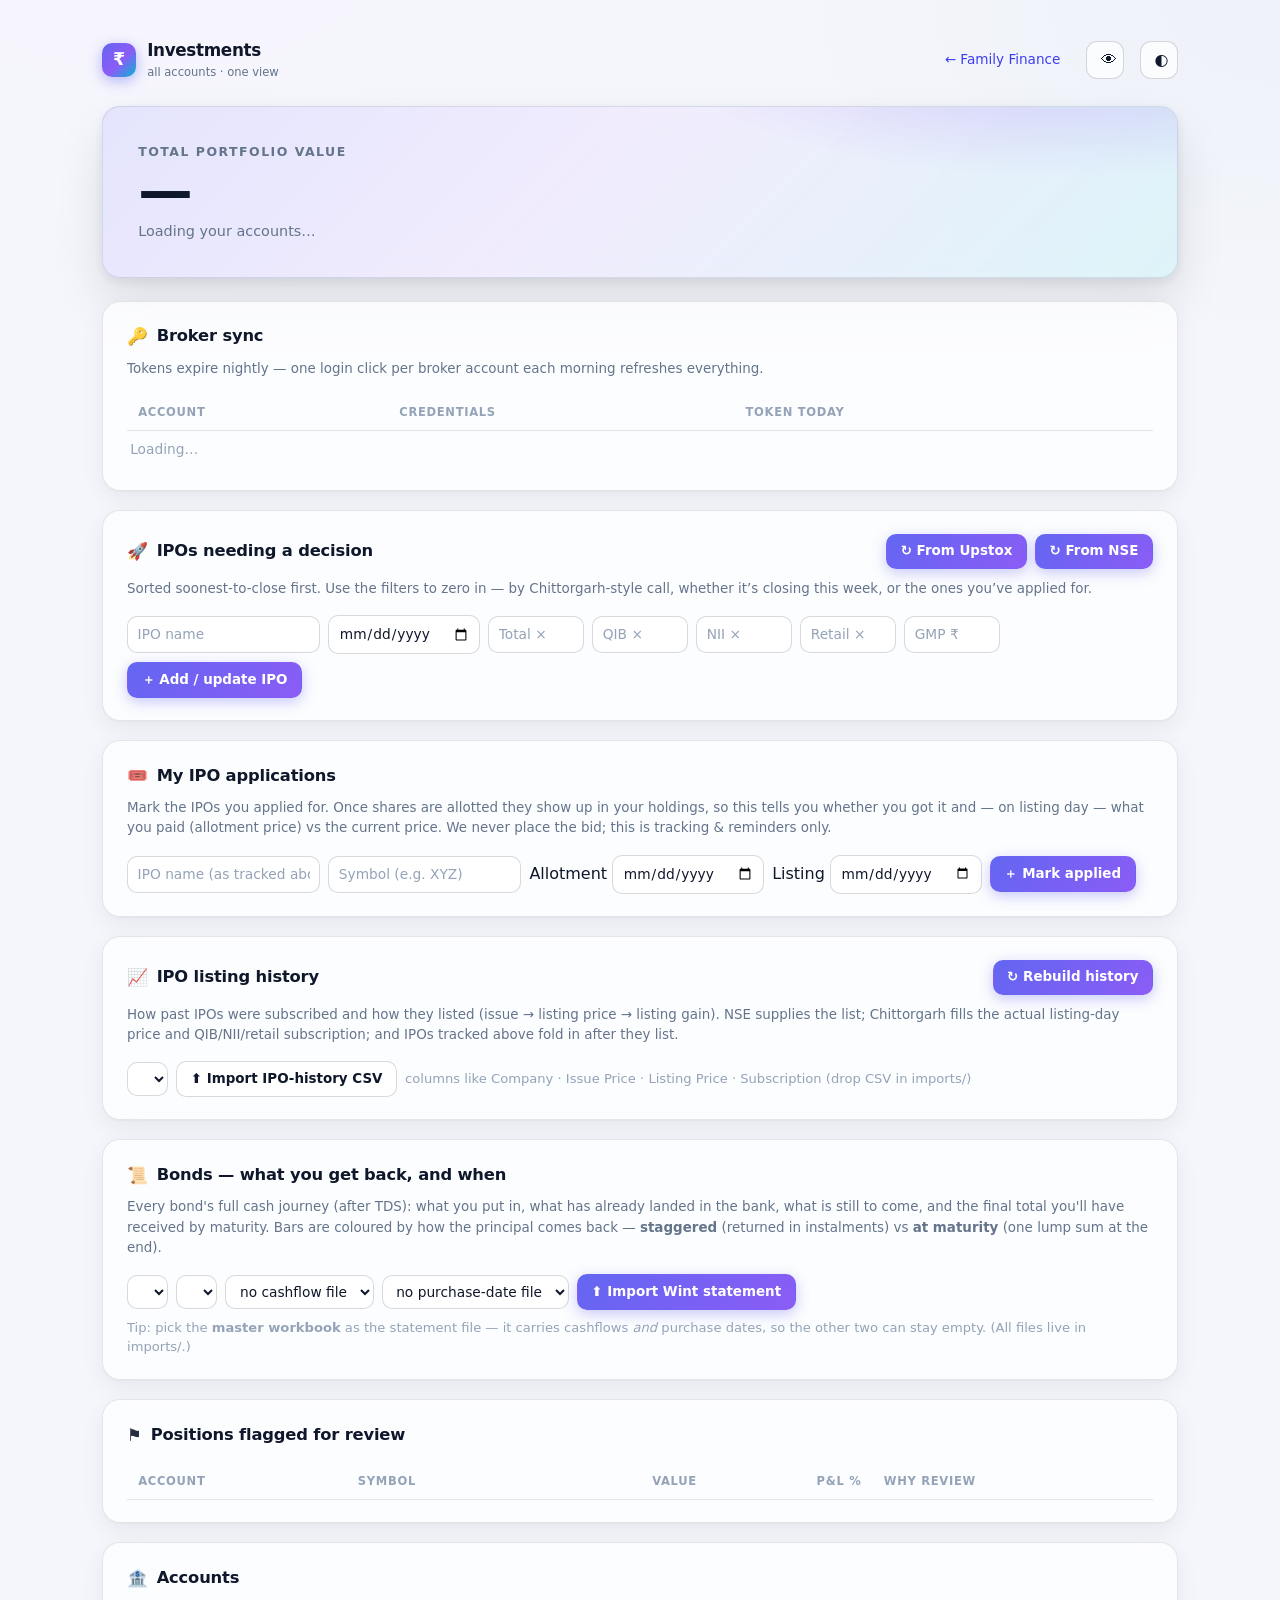
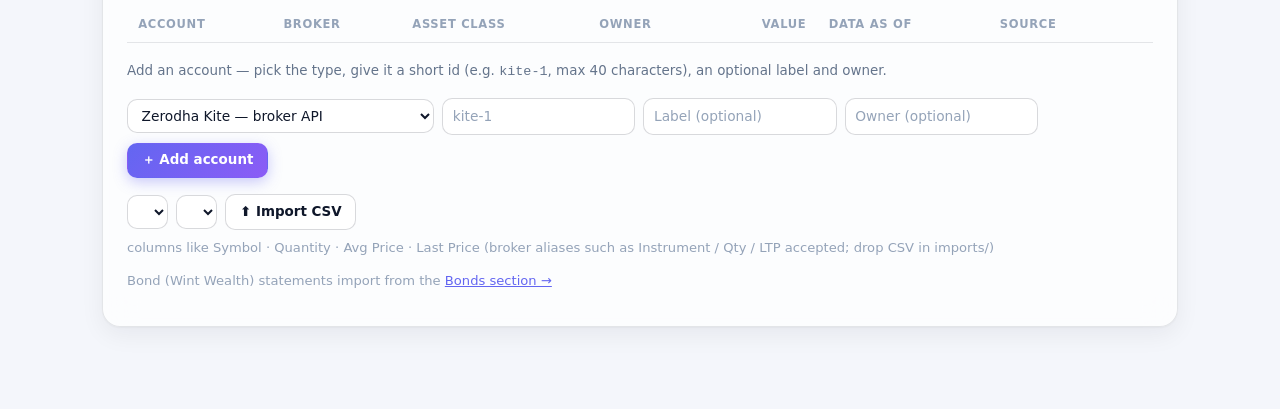
==== public/invest.html @ cb77f242 "Absorb the investments app with self-serve onboarding Investments module reworked for open-source us" ====
<!doctype html>
<html lang="en">
<head>
<meta charset="utf-8">
<meta name="viewport" content="width=device-width, initial-scale=1">
<title>Family Finance — Investments</title>
<link rel="icon" href="data:image/svg+xml,<svg xmlns='http://www.w3.org/2000/svg' viewBox='0 0 64 64'><defs><linearGradient id='g' x1='0' y1='0' x2='1' y2='1'><stop offset='0' stop-color='%234ade80'/><stop offset='.55' stop-color='%2316a34a'/><stop offset='1' stop-color='%23107a37'/></linearGradient></defs><rect width='64' height='64' rx='15' fill='url(%23g)'/><rect x='1.5' y='1.5' width='61' height='61' rx='13.5' fill='none' stroke='white' stroke-opacity='.25' stroke-width='1.5'/><path d='M17 40 L28 30 L36 37 L48 22' fill='none' stroke='white' stroke-width='5' stroke-linecap='round' stroke-linejoin='round'/><path d='M40 22 L48 22 L48 30' fill='none' stroke='white' stroke-width='5' stroke-linecap='round' stroke-linejoin='round'/></svg>">
<script>
// Runs before body renders (blocking, before CSSOM paint) so there's no flash of the
// full standalone chrome when loaded inside the main app's Live Investments tab.
// embed=1 covers the normal iframe case; window.self!==window.top is a defensive
// fallback for any future embedding that forgets the query param.
(function () {
  var embedded = new URLSearchParams(location.search).get("embed") === "1" || window.self !== window.top;
  if (embedded) document.documentElement.setAttribute("data-embed", "1");
})();
</script>
<script src="theme.js"></script>
<style>
  :root {
    color-scheme: light dark;
    --bg: #f4f6fb;
    --bg-grad-1: #eef1f9;
    --bg-grad-2: #f7f5ff;
    --surface: rgba(255,255,255,.72);
    --surface-solid: #ffffff;
    --border: rgba(15,23,42,.10);
    --border-strong: rgba(15,23,42,.16);
    --text: #0f172a;
    --muted: #64748b;
    --faint: #94a3b8;
    --accent: #6366f1;
    --accent-2: #8b5cf6;
    --accent-3: #06b6d4;
    --pos: #16a34a;
    --neg: #dc2626;
    --shadow: 0 1px 2px rgba(15,23,42,.04), 0 8px 24px rgba(15,23,42,.06);
    --shadow-lg: 0 4px 12px rgba(15,23,42,.08), 0 24px 48px rgba(15,23,42,.10);
    --radius: 18px;
    --radius-sm: 12px;
    font-family: -apple-system, BlinkMacSystemFont, "Segoe UI", system-ui, sans-serif;
    -webkit-font-smoothing: antialiased;
  }
  /* dark palette — applied when the system prefers dark (unless the user forced
     light) or when the user's toggle forces dark */
  @media (prefers-color-scheme: dark) {
    :root:not([data-theme="light"]) {
      --bg: #0a0e1a; --bg-grad-1: #0d1120; --bg-grad-2: #120e22;
      --surface: rgba(23,29,45,.60); --surface-solid: #161c2d;
      --border: rgba(148,163,184,.14); --border-strong: rgba(148,163,184,.24);
      --text: #e8ecf5; --muted: #94a3b8; --faint: #64748b;
      --pos: #4ade80; --neg: #f87171;
      --shadow: 0 1px 2px rgba(0,0,0,.3), 0 8px 24px rgba(0,0,0,.35);
      --shadow-lg: 0 4px 12px rgba(0,0,0,.4), 0 24px 48px rgba(0,0,0,.5);
    }
  }
  :root[data-theme="dark"] {
    --bg: #0a0e1a; --bg-grad-1: #0d1120; --bg-grad-2: #120e22;
    --surface: rgba(23,29,45,.60); --surface-solid: #161c2d;
    --border: rgba(148,163,184,.14); --border-strong: rgba(148,163,184,.24);
    --text: #e8ecf5; --muted: #94a3b8; --faint: #64748b;
    --pos: #4ade80; --neg: #f87171;
    --shadow: 0 1px 2px rgba(0,0,0,.3), 0 8px 24px rgba(0,0,0,.35);
    --shadow-lg: 0 4px 12px rgba(0,0,0,.4), 0 24px 48px rgba(0,0,0,.5);
  }

  * { box-sizing: border-box; }
  html { scroll-behavior: smooth; }
  body {
    margin: 0;
    color: var(--text);
    background:
      radial-gradient(1200px 800px at 12% -10%, var(--bg-grad-2), transparent 55%),
      radial-gradient(1000px 700px at 100% 0%, var(--bg-grad-1), transparent 50%),
      var(--bg);
    background-attachment: fixed;
    min-height: 100vh;
    line-height: 1.5;
  }
  .wrap { max-width: 1140px; margin: 0 auto; padding: clamp(1rem, 3vw, 2.4rem) clamp(1rem, 3vw, 2rem) 4rem; }

  /* ---- top bar ---- */
  .topbar { display: flex; align-items: center; justify-content: space-between; gap: 1rem; margin-bottom: 1.6rem; }
  .brand { display: flex; align-items: center; gap: .7rem; font-weight: 700; letter-spacing: -.02em; font-size: 1.05rem; }
  .brand .logo {
    width: 34px; height: 34px; border-radius: 10px; display: grid; place-items: center;
    background: linear-gradient(135deg, var(--accent), var(--accent-2) 55%, var(--accent-3));
    color: #fff; font-size: 1.1rem; box-shadow: 0 4px 14px rgba(99,102,241,.45);
  }
  .brand small { display: block; font-weight: 500; font-size: .72rem; color: var(--muted); letter-spacing: 0; }
  .theme-toggle {
    font: inherit; cursor: pointer; border: 1px solid var(--border-strong); background: var(--surface);
    color: var(--text); width: 38px; height: 38px; border-radius: 11px; font-size: 1rem; backdrop-filter: blur(12px);
    transition: transform .15s, background .2s;
  }
  .theme-toggle:hover { transform: translateY(-1px); }

  /* ---- hero ---- */
  .hero {
    position: relative; overflow: hidden; border-radius: var(--radius);
    padding: clamp(1.4rem, 3vw, 2.2rem); margin-bottom: 1.4rem;
    background:
      linear-gradient(135deg, rgba(99,102,241,.16), rgba(139,92,246,.10) 45%, rgba(6,182,212,.12)),
      var(--surface);
    border: 1px solid var(--border); box-shadow: var(--shadow-lg); backdrop-filter: blur(16px);
  }
  .hero::after {
    content: ""; position: absolute; inset: 0; pointer-events: none;
    background: radial-gradient(600px 200px at 90% -40%, rgba(139,92,246,.28), transparent 70%);
  }
  .hero .label { font-size: .78rem; text-transform: uppercase; letter-spacing: .12em; color: var(--muted); font-weight: 600; }
  .hero .total { font-size: clamp(2.2rem, 6vw, 3.4rem); font-weight: 800; letter-spacing: -.03em; margin: .2rem 0 .1rem; line-height: 1; }
  .hero .sub { color: var(--muted); font-size: .9rem; }
  .hero .sub b { color: var(--text); font-weight: 600; }

  .alloc { margin-top: 1.3rem; }
  .alloc-bar { display: flex; height: 12px; border-radius: 999px; overflow: hidden; background: var(--border); }
  .alloc-bar > span { transition: width .6s cubic-bezier(.4,0,.2,1); }
  .alloc-legend { display: flex; flex-wrap: wrap; gap: .3rem 1.1rem; margin-top: .8rem; }
  .alloc-legend .item { display: flex; align-items: center; gap: .45rem; font-size: .82rem; color: var(--muted); }
  .alloc-legend .dot { width: 10px; height: 10px; border-radius: 3px; flex: none; }
  .alloc-legend .item b { color: var(--text); font-weight: 600; }
  .alloc-legend .item span.pct { color: var(--faint); font-variant-numeric: tabular-nums; }

  /* ---- section cards ---- */
  .section {
    background: var(--surface); border: 1px solid var(--border); border-radius: var(--radius);
    box-shadow: var(--shadow); backdrop-filter: blur(16px);
    padding: clamp(1rem, 2vw, 1.4rem) clamp(1rem, 2vw, 1.5rem); margin-bottom: 1.2rem;
  }
  .section-head { display: flex; align-items: center; justify-content: space-between; gap: 1rem; margin-bottom: 1rem; flex-wrap: wrap; }
  .head-actions { display: flex; gap: .5rem; flex-wrap: wrap; }
  .section-head h2 { font-size: 1.02rem; font-weight: 700; letter-spacing: -.01em; margin: 0; display: flex; align-items: center; gap: .55rem; }
  .section-head .ico { font-size: 1.05rem; opacity: .9; }
  .section-desc { color: var(--muted); font-size: .84rem; margin: -.4rem 0 1rem; }

  /* ---- tables ---- */
  .t-scroll { overflow-x: auto; margin: 0 -.4rem; padding: 0 .4rem; }
  table { border-collapse: collapse; width: 100%; font-size: .88rem; }
  thead th {
    text-align: left; padding: .55rem .7rem; font-size: .72rem; text-transform: uppercase;
    letter-spacing: .06em; color: var(--faint); font-weight: 600; border-bottom: 1px solid var(--border);
    white-space: nowrap;
  }
  tbody td { padding: .68rem .7rem; border-bottom: 1px solid var(--border); vertical-align: middle; }
  tbody tr { transition: background .15s; }
  tbody tr:hover { background: rgba(99,102,241,.055); }
  tbody tr:last-child td { border-bottom: none; }
  td.num, th.num { text-align: right; font-variant-numeric: tabular-nums; }
  .sym { font-weight: 600; letter-spacing: -.01em; }
  .pos { color: var(--pos); font-weight: 600; font-variant-numeric: tabular-nums; }
  .neg { color: var(--neg); font-weight: 600; font-variant-numeric: tabular-nums; }
  .muted { color: var(--muted); }
  .faint { color: var(--faint); font-size: .82rem; }

  /* account identity cell */
  .acct { display: flex; align-items: center; gap: .6rem; }
  .avatar {
    width: 30px; height: 30px; border-radius: 9px; flex: none; display: grid; place-items: center;
    font-size: .78rem; font-weight: 700; color: #fff; letter-spacing: -.02em;
  }
  .acct .meta { line-height: 1.2; }
  .acct .meta small { color: var(--faint); font-size: .72rem; }

  /* pills / badges */
  .pill { padding: .18rem .6rem; border-radius: 999px; font-size: .74rem; font-weight: 700; letter-spacing: .02em; white-space: nowrap; }
  .pill.APPLY { background: rgba(22,163,74,.16); color: var(--pos); }
  .pill.SKIP  { background: rgba(220,38,38,.16); color: var(--neg); }
  .pill.NEUTRAL { background: rgba(100,116,139,.18); color: var(--muted); }
  .pill.CAUTION { background: rgba(217,119,6,.18); color: #d97706; }
  @media (prefers-color-scheme: dark) { .pill.CAUTION { color: #fbbf24; } }

  .badge { display: inline-flex; align-items: center; gap: .35rem; padding: .2rem .55rem; border-radius: 8px; font-size: .76rem; font-weight: 600; }
  .badge.ok { background: rgba(22,163,74,.14); color: var(--pos); }
  .badge.stale { background: rgba(100,116,139,.16); color: var(--muted); }
  .badge.off { background: rgba(220,38,38,.13); color: var(--neg); }
  .badge .dotmini { width: 7px; height: 7px; border-radius: 999px; background: currentColor; }
  .badge.ok .dotmini { box-shadow: 0 0 0 3px rgba(22,163,74,.18); }

  .chip { display: inline-block; padding: .1rem .5rem; border-radius: 7px; font-size: .74rem; font-weight: 600;
    background: rgba(99,102,241,.12); color: var(--accent); }
  @media (prefers-color-scheme: dark) { .chip { color: #a5b4fc; } }

  /* buttons / inputs */
  button, .btn {
    font: inherit; font-weight: 600; font-size: .84rem; padding: .42rem .85rem; border-radius: 10px;
    border: 1px solid var(--border-strong); background: var(--surface-solid); cursor: pointer;
    color: var(--text); text-decoration: none; display: inline-flex; align-items: center; gap: .4rem;
    transition: transform .12s, box-shadow .2s, background .2s, opacity .2s; white-space: nowrap;
  }
  button:hover, .btn:hover { transform: translateY(-1px); box-shadow: var(--shadow); }
  button:disabled { opacity: .55; cursor: default; transform: none; box-shadow: none; }
  .btn-primary, button.primary {
    background: linear-gradient(135deg, var(--accent), var(--accent-2)); color: #fff; border-color: transparent;
    box-shadow: 0 4px 14px rgba(99,102,241,.35);
  }
  .btn-primary:hover, button.primary:hover { box-shadow: 0 6px 20px rgba(99,102,241,.5); }

  form.inline { display: flex; gap: .5rem; flex-wrap: wrap; align-items: center; margin: 1rem 0 0; }
  input, select {
    font: inherit; font-size: .86rem; padding: .45rem .6rem; border-radius: 10px;
    border: 1px solid var(--border-strong); background: var(--surface-solid); color: var(--text);
  }
  input:focus, select:focus { outline: none; border-color: var(--accent); box-shadow: 0 0 0 3px rgba(99,102,241,.2); }
  input[type=number] { width: 6rem; }
  input::placeholder { color: var(--faint); }

  .empty { color: var(--muted); font-size: .86rem; padding: .6rem .2rem; text-align: center; }

  #toast {
    position: fixed; bottom: 1.4rem; right: 1.4rem; padding: .8rem 1.1rem; border-radius: 12px;
    background: var(--surface-solid); color: var(--text); border: 1px solid var(--border-strong);
    box-shadow: var(--shadow-lg); opacity: 0; transform: translateY(10px); pointer-events: none;
    transition: opacity .28s, transform .28s; font-size: .86rem; font-weight: 500; max-width: 22rem;
    border-left: 4px solid var(--accent);
  }
  #toast.show { opacity: 1; transform: translateY(0); }
  #toast.ok { border-left-color: var(--pos); }
  #toast.err { border-left-color: var(--neg); }

  .skeleton { color: var(--faint); font-size: .86rem; padding: .5rem .2rem; }
  @keyframes fadein { from { opacity: 0; transform: translateY(6px); } to { opacity: 1; transform: none; } }
  tbody tr, .card-in { animation: fadein .35s ease both; }

  /* ---- stat tiles ---- */
  .stat-row { display: grid; grid-template-columns: repeat(auto-fit, minmax(118px, 1fr)); gap: .7rem; margin-bottom: 1.2rem; }
  .stat { background: var(--surface-solid); border: 1px solid var(--border); border-radius: var(--radius-sm); padding: .7rem .8rem; }
  .stat .k { font-size: .68rem; text-transform: uppercase; letter-spacing: .06em; color: var(--faint); font-weight: 600; }
  .stat .v { font-size: 1.35rem; font-weight: 800; letter-spacing: -.02em; font-variant-numeric: tabular-nums; margin-top: .15rem; line-height: 1.1; }
  .stat .v small { font-size: .72rem; font-weight: 600; color: var(--faint); }

  /* ---- filter controls ---- */
  .filters { display: flex; gap: 1.1rem; flex-wrap: wrap; align-items: center; margin-bottom: 1.1rem; }
  .filters label { font-size: .78rem; color: var(--muted); display: inline-flex; gap: .45rem; align-items: center; }
  .seg { display: inline-flex; border: 1px solid var(--border-strong); border-radius: 10px; overflow: hidden; }
  .seg button { border: none; border-radius: 0; background: var(--surface-solid); padding: .34rem .72rem; font-size: .78rem; box-shadow: none; }
  .seg button:hover { transform: none; box-shadow: none; }
  .seg button.active { background: linear-gradient(135deg, var(--accent), var(--accent-2)); color: #fff; }

  /* ---- "show more" footer buttons (paged tables) ---- */
  .more-btn {
    font-size: .78rem; font-weight: 600; padding: .38rem 1rem; border-radius: 999px;
    border: 1px solid var(--border-strong); background: transparent; color: var(--muted);
    box-shadow: none;
  }
  .more-btn:hover { color: var(--text); border-color: var(--accent); box-shadow: none; background: var(--surface-solid); }

  /* ---- charts ---- */
  .charts { display: grid; grid-template-columns: repeat(auto-fit, minmax(290px, 1fr)); gap: 1.2rem; margin-bottom: 1.3rem; }
  figure { margin: 0; }
  figcaption { font-size: .8rem; color: var(--muted); font-weight: 600; margin-bottom: .5rem; }
  .chart svg { width: 100%; height: auto; display: block; overflow: visible; }
  .chart .axis { stroke: var(--border-strong); }
  .chart .grid { stroke: var(--border); stroke-dasharray: 2 3; }
  .chart .lbl { fill: var(--faint); font-size: 10px; font-variant-numeric: tabular-nums; }
  .chart .name { fill: var(--text); font-size: 11px; font-weight: 600; }
  .chart .mark { transition: opacity .15s; cursor: pointer; }
  .chart:hover .mark.dim { opacity: .28; }
  .chart-legend { display: flex; gap: 1rem; margin-top: .5rem; font-size: .78rem; color: var(--muted); }
  .chart-legend .item { display: inline-flex; align-items: center; gap: .38rem; }
  .chart-legend .dot { width: 9px; height: 9px; border-radius: 3px; flex: none; }
  .chart-empty { color: var(--faint); font-size: .82rem; padding: 1.4rem .2rem; text-align: center; }

  #chart-tip {
    position: fixed; z-index: 20; pointer-events: none; opacity: 0; transform: translateY(4px);
    background: var(--surface-solid); color: var(--text); border: 1px solid var(--border-strong);
    box-shadow: var(--shadow-lg); border-radius: 9px; padding: .45rem .6rem; font-size: .78rem;
    transition: opacity .12s, transform .12s; max-width: 15rem; line-height: 1.35;
  }
  #chart-tip.show { opacity: 1; transform: translateY(0); }
  #chart-tip b { font-variant-numeric: tabular-nums; }

  /* ---- embed mode: read inside the main app's Live Investments tab as a pane,
     not a standalone page ---- */
  :root[data-embed="1"] .back-link { display: none; }
  :root[data-embed="1"] .wrap { padding: .7rem .9rem 2rem; max-width: none; }
  :root[data-embed="1"] .topbar { margin-bottom: 1rem; }

  /* ---- owner select (Accounts section) ---- */
  .owner-select { font-size: .82rem; padding: .3rem .5rem; min-width: 9rem; }
  .owner-tag { font-size: .74rem; color: var(--muted); font-weight: 500; }

  /* ---- onboarding (zero-accounts state) + add-account ---- */
  .paths { display: grid; grid-template-columns: repeat(auto-fit, minmax(180px, 1fr)); gap: .9rem; margin: 1.3rem 0 .8rem; }
  .path-card {
    text-align: left; padding: 1rem; border-radius: var(--radius-sm); border: 1px solid var(--border-strong);
    background: var(--surface-solid); cursor: pointer; display: block; text-decoration: none; color: var(--text);
    transition: transform .12s, box-shadow .2s, border-color .2s;
  }
  .path-card:hover { border-color: var(--accent); box-shadow: var(--shadow); transform: translateY(-1px); }
  .path-card .pc-ico { font-size: 1.5rem; }
  .path-card .pc-title { font-weight: 700; margin: .35rem 0 .2rem; }
  .path-card .pc-desc { font-size: .82rem; color: var(--muted); }
  .envbox {
    margin-top: 1rem; padding: 1rem 1.1rem; border-radius: var(--radius-sm);
    border: 1px solid var(--border-strong); background: rgba(99,102,241,.06); font-size: .86rem;
  }
  .envbox .envbox-title { font-weight: 700; margin-bottom: .5rem; }
  .envbox p { margin: .5rem 0 .3rem; }
  .envbox code {
    background: var(--surface-solid); border: 1px solid var(--border); border-radius: 6px;
    padding: .12rem .4rem; font-size: .82rem; word-break: break-all;
  }
  .envbox code.copyable { display: inline-block; margin: .25rem 0; }
  .envbox ul { margin: .3rem 0 .5rem 1.1rem; padding: 0; }
  .envbox li { margin: .22rem 0; }
  .mini-btn { padding: .24rem .5rem; font-size: .82rem; box-shadow: none; }

  /* ---- manual-holdings editor modal ---- */
  #holdings-overlay { position: fixed; inset: 0; z-index: 40; background: rgba(15,23,42,.5);
    display: grid; place-items: center; padding: 1rem; backdrop-filter: blur(2px); }
  #holdings-overlay[hidden] { display: none; }
  #holdings-modal { background: var(--surface-solid); border: 1px solid var(--border-strong);
    border-radius: var(--radius); box-shadow: var(--shadow-lg); width: min(700px, 96vw);
    max-height: 90vh; overflow: auto; padding: 1.2rem 1.3rem 1.3rem; animation: fadein .2s ease both; }
  .hm-head { display: flex; align-items: center; justify-content: space-between; gap: 1rem; margin-bottom: .3rem; }
  .hm-head h3 { margin: 0; font-size: 1.05rem; font-weight: 700; }
  .hm-actions { display: flex; align-items: center; gap: .5rem; margin-top: 1rem; flex-wrap: wrap; }
  #hm-table input { width: 100%; }
  #hm-table td { padding: .4rem; vertical-align: middle; }
  #hm-table .hm-sym { min-width: 7rem; }
  #hm-table input[type=number] { width: 100%; }
</style>
</head>
<body>
<div class="wrap">

  <div class="topbar">
    <div class="brand">
      <span class="logo">₹</span>
      <span>Investments<small>all accounts · one view</small></span>
    </div>
    <a href="/" class="back-link" style="margin-left:auto;margin-right:.6rem;font-size:.85rem;text-decoration:none;opacity:.75">← Family Finance</a>
    <button class="theme-toggle" id="hideToggle" title="Click to hide all values" aria-label="Toggle value visibility">👁</button>
    <button class="theme-toggle" id="themeToggle" title="Toggle theme" aria-label="Toggle theme">◐</button>
  </div>

  <!-- onboarding: shown only when there are zero accounts -->
  <section class="hero card-in" id="onboarding" hidden>
    <div class="label">Welcome</div>
    <div class="total" style="font-size:clamp(1.6rem,4vw,2.4rem)">Set up your investments</div>
    <div class="sub">No accounts yet — pick how you'd like to start. You can mix and match later.</div>
    <div class="paths">
      <a class="path-card" onclick="startAddAccount('kite')">
        <div class="pc-ico">🔑</div>
        <div class="pc-title">Connect a broker</div>
        <div class="pc-desc">Zerodha Kite or Upstox — live holdings sync via the broker API.</div>
      </a>
      <a class="path-card" onclick="startAddAccount('wint')">
        <div class="pc-ico">📄</div>
        <div class="pc-title">Import statements</div>
        <div class="pc-desc">Add an account, then import a broker CSV or a Wint Wealth xlsx from imports/.</div>
      </a>
      <a class="path-card" onclick="startAddAccount('manual')">
        <div class="pc-ico">✍️</div>
        <div class="pc-title">Track manually</div>
        <div class="pc-desc">Type in holdings yourself — no broker connection needed.</div>
      </a>
    </div>
    <div class="sub faint">Adding an account creates it in the Accounts list below; broker accounts then show the exact .env keys and redirect URL to register.</div>
  </section>

  <!-- hero: net worth + allocation -->
  <section class="hero card-in" id="valueHero">
    <div class="label">Total portfolio value</div>
    <div class="total" id="heroTotal">—</div>
    <div class="sub" id="heroSub">Loading your accounts…</div>
    <div class="alloc" id="alloc" hidden>
      <div class="alloc-bar" id="allocBar"></div>
      <div class="alloc-legend" id="allocLegend"></div>
    </div>
  </section>

  <!-- broker sync -->
  <section class="section card-in">
    <div class="section-head">
      <h2><span class="ico">🔑</span> Broker sync</h2>
    </div>
    <p class="section-desc">Tokens expire nightly — one login click per broker account each morning refreshes everything.</p>
    <p class="empty" id="tokens-empty" hidden>No broker (Kite/Upstox) accounts yet — add one in the Accounts section below.</p>
    <div class="t-scroll">
      <table id="tokens"><thead><tr>
        <th>Account</th><th>Credentials</th><th>Token today</th><th></th>
      </tr></thead><tbody><tr><td colspan="4" class="skeleton">Loading…</td></tr></tbody></table>
    </div>
  </section>

  <!-- IPOs -->
  <section class="section card-in">
    <div class="section-head">
      <h2><span class="ico">🚀</span> IPOs needing a decision</h2>
      <div class="head-actions">
        <button class="primary" onclick="refreshIposUpstox(this)" title="Uses your Upstox API — adds exchange symbols, more reliable">↻ From Upstox</button>
        <button class="primary" onclick="refreshIpos(this)" title="NSE public data — adds the QIB/NII/retail split">↻ From NSE</button>
      </div>
    </div>
    <p class="section-desc">Sorted soonest-to-close first. Use the filters to zero in — by Chittorgarh-style call, whether it’s closing this week, or the ones you’ve applied for.</p>

    <p class="empty" id="ipos-empty" hidden>No open IPOs tracked — hit “Refresh from NSE” or add one below.</p>

    <div id="ipos-body" hidden>
      <div class="stat-row" id="ipos-stats"></div>

      <div class="filters">
        <label>Search <input id="f-ipo-q" type="search" placeholder="IPO name…" style="width:11rem"></label>
        <div class="seg" id="f-ipo-call">
          <button data-v="all" class="active">All</button>
          <button data-v="APPLY">Apply</button>
          <button data-v="NEUTRAL">Neutral</button>
          <button data-v="CAUTION">Caution</button>
          <button data-v="SKIP">Skip</button>
        </div>
        <div class="seg" id="f-ipo-timing">
          <button data-v="all" class="active">All</button>
          <button data-v="soon">⏰ Closing soon</button>
          <button data-v="applied">🎟️ Applied</button>
        </div>
      </div>

      <div class="t-scroll">
        <table id="ipos"><thead><tr>
          <th>IPO</th><th>Closes</th><th class="num">Total ×</th><th class="num">QIB ×</th>
          <th class="num">Retail ×</th><th class="num">GMP</th><th>Call</th><th>Why</th>
        </tr></thead><tbody></tbody></table>
        <p class="empty" id="ipos-filtered-empty" hidden>No IPOs match these filters.</p>
      </div>

      <div id="ipos-more" hidden style="text-align:center;margin-top:.8rem">
        <button class="more-btn" onclick="toggleIpoCap()">Show more</button>
      </div>
    </div>
    <form class="inline" id="ipo-form">
      <input name="name" placeholder="IPO name" required>
      <input name="close_date" type="date" required>
      <input name="sub_total" type="number" step="0.1" placeholder="Total ×">
      <input name="sub_qib" type="number" step="0.1" placeholder="QIB ×">
      <input name="sub_nii" type="number" step="0.1" placeholder="NII ×">
      <input name="sub_retail" type="number" step="0.1" placeholder="Retail ×">
      <input name="gmp" type="number" step="1" placeholder="GMP ₹">
      <button class="primary">＋ Add / update IPO</button>
    </form>
  </section>

  <!-- IPO applications: did I get allotted + listing-day P&L -->
  <section class="section card-in">
    <div class="section-head">
      <h2><span class="ico">🎟️</span> My IPO applications</h2>
    </div>
    <p class="section-desc">Mark the IPOs you applied for. Once shares are allotted they show up in your holdings, so this tells you whether you got it and — on listing day — what you paid (allotment price) vs the current price. We never place the bid; this is tracking &amp; reminders only.</p>

    <p class="empty" id="allot-empty" hidden>No IPO applications marked yet — mark one below.</p>
    <div class="t-scroll" id="allot-body" hidden>
      <table id="allot"><thead><tr>
        <th>IPO</th><th>Symbol</th><th>Status</th><th class="num">Got for ₹</th>
        <th class="num">Now ₹</th><th class="num">Listing-day gain</th><th>Allotment / listing</th>
      </tr></thead><tbody></tbody></table>
    </div>

    <form class="inline" id="applied-form">
      <input name="name" placeholder="IPO name (as tracked above)" list="tracked-ipo-names" required>
      <datalist id="tracked-ipo-names"></datalist>
      <input name="symbol" placeholder="Symbol (e.g. XYZ)">
      <label class="mini">Allotment <input name="allotment_date" type="date"></label>
      <label class="mini">Listing <input name="listing_date" type="date"></label>
      <button class="primary">＋ Mark applied</button>
    </form>
  </section>

  <!-- IPO listing history -->
  <section class="section card-in">
    <div class="section-head">
      <h2><span class="ico">📈</span> IPO listing history</h2>
      <button class="primary" onclick="refreshIpoHistory(this)" title="NSE list + Chittorgarh listing prices &amp; subscription + your tracked IPOs">↻ Rebuild history</button>
    </div>
    <p class="section-desc">How past IPOs were subscribed and how they listed (issue → listing price → listing gain). NSE supplies the list; Chittorgarh fills the actual listing-day price and QIB/NII/retail subscription; and IPOs tracked above fold in after they list.</p>

    <p class="empty" id="ipohist-empty" hidden>No past IPOs yet — hit “Rebuild from NSE”, or import a CSV below.</p>

    <div id="ipohist-body" hidden>
      <div class="stat-row" id="ipohist-stats"></div>

      <div class="filters">
        <label>Search <input id="f-hist-q" type="search" placeholder="IPO name…" style="width:11rem"></label>
        <label>Year <select id="f-year"></select></label>
        <div class="seg" id="f-segment">
          <button data-v="all" class="active">All</button>
          <button data-v="Mainboard">Mainboard</button>
          <button data-v="SME">SME</button>
        </div>
        <div class="seg" id="f-outcome">
          <button data-v="all" class="active">All</button>
          <button data-v="gain">Gainers</button>
          <button data-v="loss">Losers</button>
        </div>
      </div>

      <div class="charts">
        <figure>
          <figcaption>Average listing gain by year</figcaption>
          <div class="chart" id="chart-year"></div>
        </figure>
        <figure>
          <figcaption>Subscription vs listing gain</figcaption>
          <div class="chart" id="chart-scatter"></div>
          <div class="chart-legend">
            <span class="item"><span class="dot" style="background:#6366f1"></span>Mainboard</span>
            <span class="item"><span class="dot" style="background:#f59e0b"></span>SME</span>
          </div>
        </figure>
      </div>

      <div class="t-scroll">
        <table id="ipohist"><thead><tr>
          <th>IPO</th><th>Segment</th><th>Listed</th><th class="num">Issue ₹</th>
          <th class="num" title="Closing price on listing day (Chittorgarh)">Listing ₹</th>
          <th class="num" title="Issue price → listing-day close">Listing gain</th><th class="num">Subscribed</th>
        </tr></thead><tbody></tbody></table>
        <p class="empty" id="ipohist-filtered-empty" hidden>No IPOs match these filters.</p>
      </div>

      <div id="ipohist-more" hidden style="text-align:center;margin-top:.8rem">
        <button class="more-btn" onclick="toggleHistCap()">Show more</button>
      </div>
    </div>

    <form class="inline" id="ipohist-import-form">
      <select name="file" id="ipohist-files"></select>
      <button>⬆ Import IPO-history CSV</button>
      <span class="faint">columns like Company · Issue Price · Listing Price · Subscription (drop CSV in imports/)</span>
    </form>
  </section>

  <!-- bonds -->
  <section class="section card-in" id="bonds-section">
    <div class="section-head">
      <h2><span class="ico">📜</span> Bonds — what you get back, and when</h2>
    </div>
    <p class="section-desc">Every bond's full cash journey (after TDS): what you put in, what has already landed in the bank, what is still to come, and the final total you'll have received by maturity. Bars are coloured by how the principal comes back — <b>staggered</b> (returned in instalments) vs <b>at maturity</b> (one lump sum at the end).</p>

    <p class="empty" id="bonds-empty" hidden>No bonds imported yet — import a Wint Wealth <b>Holding Statement</b> below to see them here.</p>

    <div id="bonds-body" hidden>
      <div class="stat-row" id="bonds-stats"></div>

      <div class="filters">
        <label>Account <select id="f-bond-account"></select></label>
        <div class="seg" id="f-repay">
          <button data-v="all" class="active">All</button>
          <button data-v="Staggered">Staggered</button>
          <button data-v="At maturity">At maturity</button>
        </div>
      </div>

      <div class="charts">
        <figure>
          <figcaption>Money back per bond — received vs still to come</figcaption>
          <div class="chart" id="chart-bond-cashflow"></div>
          <div class="chart-legend">
            <span class="item"><span class="dot" style="background:var(--muted)"></span>Received (in bank)</span>
            <span class="item"><span class="dot" style="background:var(--muted);opacity:.4"></span>Still to come</span>
            <span class="item"><span class="dot" style="width:2px;height:11px;border-radius:1px;background:var(--faint)"></span>What you invested</span>
          </div>
        </figure>
        <figure>
          <figcaption>By repayment style — how principal returns</figcaption>
          <div class="chart" id="chart-repay"></div>
          <div class="chart-legend">
            <span class="item"><span class="dot" style="background:#6366f1"></span>Staggered</span>
            <span class="item"><span class="dot" style="background:#f59e0b"></span>At maturity</span>
          </div>
        </figure>
      </div>

      <div class="t-scroll">
        <table id="bonds"><thead><tr>
          <th>Account</th><th>Bond</th><th>Bought</th><th>Matures</th><th class="num">Invested</th>
          <th class="num">Received so far</th><th class="num">Still to come</th>
          <th class="num">Final total</th><th class="num">Net gain</th><th>Next payment</th>
        </tr></thead><tbody></tbody></table>
        <p class="empty" id="bonds-filtered-empty" hidden>No bonds match these filters.</p>
      </div>

      <div id="bonds-more" hidden style="text-align:center;margin-top:.8rem">
        <button class="more-btn" onclick="toggleBondCap()">Show more</button>
      </div>
    </div>

    <form class="inline" id="wint-import-form">
      <select name="account" id="wint-import-account"></select>
      <select name="holding_file" id="wint-holding-files"></select>
      <select name="cashflow_file" id="wint-cashflow-files"><option value="">no cashflow file</option></select>
      <select name="summary_file" id="wint-summary-files"><option value="">no purchase-date file</option></select>
      <button class="primary">⬆ Import Wint statement</button>
      <span class="faint">Tip: pick the <b>master workbook</b> as the statement file — it carries cashflows <i>and</i> purchase dates, so the other two can stay empty. (All files live in imports/.)</span>
    </form>
  </section>

  <!-- signals -->
  <section class="section card-in">
    <div class="section-head">
      <h2><span class="ico">⚑</span> Positions flagged for review</h2>
    </div>
    <div class="t-scroll">
      <table id="signals"><thead><tr>
        <th>Account</th><th>Symbol</th><th class="num">Value</th><th class="num">P&amp;L %</th><th>Why review</th>
      </tr></thead><tbody></tbody></table>
    </div>
    <p class="empty" id="signals-empty" hidden>Nothing flagged — or no holdings synced yet.</p>
  </section>

  <!-- accounts -->
  <section class="section card-in" id="add-account-section">
    <div class="section-head">
      <h2><span class="ico">🏦</span> Accounts</h2>
    </div>
    <p class="empty" id="accounts-empty" hidden>No accounts yet — add your first one below.</p>
    <div class="t-scroll">
      <table id="accounts"><thead><tr>
        <th>Account</th><th>Broker</th><th>Asset class</th><th>Owner</th><th class="num">Value</th><th>Data as of</th><th>Source</th><th></th>
      </tr></thead><tbody></tbody></table>
    </div>

    <p class="section-desc" style="margin:1.1rem 0 0">Add an account — pick the type, give it a short id (e.g. <code>kite-1</code>, max 40 characters), an optional label and owner.</p>
    <form class="inline" id="add-account-form">
      <select name="broker_type" id="add-broker-type">
        <option value="kite">Zerodha Kite — broker API</option>
        <option value="upstox">Upstox — broker API</option>
        <option value="coin">Coin (Zerodha MF) — rides a Kite login</option>
        <option value="wint">Wint Wealth — bond xlsx import</option>
        <option value="smallcase">smallcase — managed baskets</option>
        <option value="manual">Manual — type holdings in</option>
      </select>
      <input name="id" id="add-id" placeholder="kite-1" required maxlength="40">
      <input name="label" id="add-label" placeholder="Label (optional)">
      <input name="owner" id="add-owner" list="owner-suggestions" placeholder="Owner (optional)">
      <datalist id="owner-suggestions"></datalist>
      <button class="primary">＋ Add account</button>
    </form>
    <div id="add-account-info" class="envbox" hidden></div>

    <form class="inline" id="import-form">
      <select name="file" id="import-files"></select>
      <select name="account" id="import-account"></select>
      <button>⬆ Import CSV</button>
      <span class="faint">columns like Symbol · Quantity · Avg Price · Last Price (broker aliases such as Instrument / Qty / LTP accepted; drop CSV in imports/)</span>
    </form>
    <p class="faint">Bond (Wint Wealth) statements import from the <a href="#bonds-section" style="color:var(--accent)">Bonds section →</a></p>
  </section>

</div>

<div id="toast"></div>
<div id="chart-tip"></div>

<!-- manual-holdings editor (opened from a manual/no-broker account's ＋ Holdings button) -->
<div id="holdings-overlay" hidden onclick="if(event.target===this)closeHoldings()">
  <div id="holdings-modal" role="dialog" aria-modal="true" aria-labelledby="hm-title">
    <div class="hm-head">
      <h3 id="hm-title">Holdings</h3>
      <button class="theme-toggle" onclick="closeHoldings()" aria-label="Close">✕</button>
    </div>
    <p class="section-desc">Type in each holding — symbol, quantity, average buy price and last price.
      Value and gain are computed for you. Saving replaces this account's holdings.</p>
    <div class="t-scroll">
      <table id="hm-table"><thead><tr>
        <th>Symbol</th><th class="num">Qty</th><th class="num">Avg price ₹</th><th class="num">Last price ₹</th><th></th>
      </tr></thead><tbody id="hm-rows"></tbody></table>
    </div>
    <div class="hm-actions">
      <button class="mini-btn" onclick="addHoldingRow()">＋ Add holding</button>
      <div style="margin-left:auto;display:flex;gap:.5rem">
        <button onclick="closeHoldings()">Cancel</button>
        <button class="primary" onclick="saveHoldings()">Save holdings</button>
      </div>
    </div>
  </div>
</div>

<script>
// same localStorage key + mask as the main app's hideValues (public/app.js fmtMoney) —
// kept in sync so hiding values on either page hides them on both.
let hideValues = localStorage.getItem("ffa_hideValues") === "1";
// HTML-escape every dynamic/user/broker-supplied string before it goes into an
// innerHTML template — mirrors public/app.js esc(). Account labels, IPO/company
// names, symbols, owners, filenames etc. all flow through this so a crafted value
// (typed, imported, or synced) renders as inert text, never live markup.
const esc = s => String(s ?? "").replace(/[&<>"']/g, c => ({ "&": "&amp;", "<": "&lt;", ">": "&gt;", '"': "&quot;", "'": "&#39;" }[c]));
const inr = v => hideValues ? "••••" : "₹" + Number(v).toLocaleString("en-IN", {maximumFractionDigits: 0});
const prettyDate = iso => iso ? new Date(iso + "T00:00:00").toLocaleDateString("en-IN", {day: "2-digit", month: "short", year: "numeric"}) : "—";
const get = url => fetch(url).then(r => r.json());
const post = (url, body) => fetch(url, {method: "POST", headers: {"Content-Type": "application/json"},
  body: body ? JSON.stringify(body) : null}).then(async r => {
    const data = await r.json();
    if (!r.ok) throw new Error(data.error || r.statusText);
    return data;
  });
const del = url => fetch(url, {method: "DELETE"}).then(async r => {
    const data = await r.json();
    if (!r.ok) throw new Error(data.error || r.statusText);
    return data;
  });

// asset-class → colour (categorical, tasteful)
const CLASS_COLORS = {
  stocks: "#6366f1", mutual_funds: "#06b6d4", bonds: "#f59e0b",
  managed_stocks: "#8b5cf6", other: "#64748b",
};
const classColor = c => CLASS_COLORS[c] || CLASS_COLORS.other;
const prettyClass = c => c.replace(/_/g, " ");

// account types with no live broker API and no dedicated importer — their holdings
// are hand-entered via the manual-holdings editor (openHoldings), honouring the
// "Track manually — type in holdings yourself" onboarding path.
const MANUAL_TYPES = new Set(["manual", "smallcase"]);

// stable colour + initials for an account avatar
const AVATAR_COLORS = ["#6366f1", "#8b5cf6", "#06b6d4", "#f59e0b", "#ec4899", "#10b981", "#ef4444"];
function avatarFor(label) {
  let h = 0; for (const ch of label) h = (h * 31 + ch.charCodeAt(0)) >>> 0;
  const color = AVATAR_COLORS[h % AVATAR_COLORS.length];
  const initials = label.trim().split(/\s+/).slice(0, 2).map(w => w[0]).join("").toUpperCase();
  return {color, initials};
}

let LABELS = {};  // id → display label, filled each render
let OWNERS = {};   // id → owner name, filled each render
let PERSONS = [];  // known person names, filled each render
let ACCOUNTS_LIST = [];  // full account records, filled each render

function acctCell(id, opts) {
  const label = LABELS[id] || id;
  const {color, initials} = avatarFor(label);
  // owner is shown inline as a light-touch hint everywhere EXCEPT the Accounts section,
  // which already has its own dedicated, editable Owner column (avoids showing it twice).
  const owner = (opts && opts.showOwner === false) ? null : OWNERS[id];
  return `<div class="acct">
    <span class="avatar" style="background:${color}">${esc(initials)}</span>
    <span class="meta">${esc(label)}${owner ? ` <span class="owner-tag">· ${esc(owner)}</span>` : ""}<br><small>${esc(id)}</small></span></div>`;
}

function toast(msg, kind = "ok") {
  const t = document.getElementById("toast");
  t.textContent = msg; t.className = "show " + kind;
  clearTimeout(toast._t);
  toast._t = setTimeout(() => t.className = "", 4200);
}

// true when running inside the main app's Live Investments tab (set by the blocking
// head script based on ?embed=1 / window.self!==window.top — see <head>)
const isEmbedded = document.documentElement.hasAttribute("data-embed");
// tell the parent app a sync completed, so it can re-fetch /api/data and pick up
// freshly-synced liveSync portfolio rows (gold-price-fetch-style freshness)
function notifyParentSynced() {
  if (!isEmbedded) return;
  try { window.parent.postMessage({type: "invest-synced"}, location.origin); } catch (e) { /* ignore */ }
}

// owner <select> for an Accounts-section row: known persons + current owner + "+ New person…"
function ownerSelectHTML(a) {
  const current = a.owner || "";
  const names = current && !PERSONS.includes(current) ? [...PERSONS, current] : PERSONS;
  const opts = names.map(p => `<option value="${esc(p)}"${p === current ? " selected" : ""}>${esc(p)}</option>`).join("");
  return `<select class="owner-select" data-id="${esc(a.id)}" data-prev="${esc(current)}" onchange="onOwnerChange(this)">
    <option value=""${!current ? " selected" : ""}>— unassigned —</option>
    ${opts}
    <option value="__new__">+ New person…</option>
  </select>`;
}
async function onOwnerChange(sel) {
  const id = sel.dataset.id;
  let value = sel.value;
  if (value === "__new__") {
    const name = (prompt("New person's name:") || "").trim();
    if (!name) { sel.value = sel.dataset.prev; return; }
    value = name;
  }
  try {
    await post(`/api/invest/accounts/${id}/owner`, {owner: value});
    toast(`${LABELS[id] || id} owner set to ${value || "unassigned"}`);
    await render();
  } catch (e) {
    toast(`Couldn't set owner: ${e.message}`, "err");
    sel.value = sel.dataset.prev;
  }
}

// ---- add / edit / delete accounts ----------------------------------------
// The per-id .env var convention (matches investlib/brokers.py _env): the
// account id, uppercased with hyphens -> underscores, then the suffix.
function envVarNames(id, type) {
  const P = id.toUpperCase().replace(/-/g, "_");
  if (type === "kite")
    return [`${P}_API_KEY`, `${P}_API_SECRET`,
            `${P}_USER_ID  (headless morning refresh — optional)`,
            `${P}_PASSWORD  (headless — optional)`,
            `${P}_TOTP_SECRET  (headless — optional)`];
  if (type === "upstox")
    return [`${P}_API_KEY`, `${P}_API_SECRET`,
            `${P}_ANALYTICS_TOKEN  (1-yr read-only token — optional, skips daily login)`];
  return [];  // coin/wint/smallcase/manual need no broker keys
}

function suggestId(type) {
  const n = ACCOUNTS_LIST.filter(a => (a.id || "").startsWith(type + "-")).length + 1;
  return `${type}-${n}`;
}

function startAddAccount(type) {
  const sel = document.getElementById("add-broker-type");
  if (type) sel.value = type;
  document.getElementById("add-id").value = suggestId(sel.value);
  document.getElementById("add-account-section").scrollIntoView({behavior: "smooth", block: "center"});
  document.getElementById("add-label").focus();
}

function showAccountInfo(acct) {
  const box = document.getElementById("add-account-info");
  const envs = envVarNames(acct.id, acct.broker_type);
  if (!envs.length) { box.hidden = true; box.innerHTML = ""; return; }
  // redirect URL computed from THIS origin so it matches whatever host/port you run on
  const redirect = `${location.origin}/auth/${acct.broker_type}/${acct.id}/callback`;
  box.hidden = false;
  box.innerHTML = `
    <div class="envbox-title">Finish connecting ${esc(acct.label)} (${esc(acct.id)})</div>
    <p>1. Create a developer app at your broker and register this <b>redirect URL</b>:</p>
    <code class="copyable">${esc(redirect)}</code>
    <p>2. Put these in your <b>.env</b> (gitignored — never commit keys):</p>
    <ul>${envs.map(v => `<li><code>${esc(v)}</code></li>`).join("")}</ul>
    <p>3. Reload this page, then use <b>→ Login &amp; sync</b> in Broker sync above.
       Full walkthrough:
       <a href="/docs/BROKER-SETUP.md" target="_blank" rel="noopener"
          style="color:var(--accent)">docs/BROKER-SETUP.md</a>
       (<a href="https://github.com/ylnhari/family-finance-app/blob/main/docs/BROKER-SETUP.md"
          target="_blank" rel="noopener" style="color:var(--muted)">GitHub</a>)</p>`;
}

async function editLabel(id) {
  const label = prompt("Account label:", LABELS[id] || "");
  if (label == null) return;
  try { await post(`/api/invest/accounts/${id}`, {label}); toast("Label updated"); await render(); }
  catch (e) { toast(e.message, "err"); }
}

async function deleteAccount(id) {
  if (!confirm(`Delete "${LABELS[id] || id}"? This removes the account from the registry.`)) return;
  try {
    await del(`/api/invest/accounts/${id}`);
    toast(`Deleted ${LABELS[id] || id}`);
    await render();
  } catch (e) {
    if (/holding/i.test(e.message)) {
      if (confirm(`${e.message}\n\nDelete the account AND its holdings anyway?`)) {
        try { await del(`/api/invest/accounts/${id}?force=1`); toast(`Deleted ${LABELS[id] || id} and its holdings`); await render(); }
        catch (e2) { toast(e2.message, "err"); }
      }
    } else {
      toast(e.message, "err");
    }
  }
}

// ---- manual holdings editor -----------------------------------------------
// For manual / no-broker accounts (MANUAL_TYPES): add / edit / remove holding
// rows and POST them to /api/invest/manual (which recomputes value + P&L and
// replaces the account's snapshot). This is the UI the "Track manually — type in
// holdings yourself" onboarding path promises.
let HM_ACCOUNT = null;
function holdingRowHTML(r) {
  r = r || {};
  const val = v => (v === null || v === undefined) ? "" : esc(v);
  return `<tr>
    <td><input class="hm-sym" placeholder="e.g. INFY" value="${val(r.symbol)}"></td>
    <td class="num"><input type="number" step="any" class="hm-qty" placeholder="0" value="${val(r.quantity)}"></td>
    <td class="num"><input type="number" step="any" class="hm-avg" placeholder="0" value="${val(r.avg_price)}"></td>
    <td class="num"><input type="number" step="any" class="hm-ltp" placeholder="0" value="${val(r.last_price)}"></td>
    <td class="num"><button class="mini-btn" title="Remove row" onclick="this.closest('tr').remove()">🗑</button></td>
  </tr>`;
}
function addHoldingRow(r) {
  document.getElementById("hm-rows").insertAdjacentHTML("beforeend",
    holdingRowHTML(r instanceof Event ? null : r));
}
async function openHoldings(id) {
  HM_ACCOUNT = id;
  document.getElementById("hm-title").textContent = `Holdings — ${LABELS[id] || id}`;
  const tbody = document.getElementById("hm-rows");
  tbody.innerHTML = "";
  try {
    const data = await get(`/api/invest/holdings/${encodeURIComponent(id)}`);
    (data.rows || []).forEach(row => addHoldingRow(row));
  } catch (e) { /* new / empty account — start with a blank row */ }
  if (!tbody.children.length) addHoldingRow();
  document.getElementById("holdings-overlay").hidden = false;
  const first = tbody.querySelector(".hm-sym"); if (first) first.focus();
}
function closeHoldings() {
  document.getElementById("holdings-overlay").hidden = true;
  HM_ACCOUNT = null;
}
async function saveHoldings() {
  if (!HM_ACCOUNT) return;
  const rows = [];
  for (const tr of document.querySelectorAll("#hm-rows tr")) {
    const symbol = tr.querySelector(".hm-sym").value.trim();
    if (!symbol) continue;  // skip blank rows
    rows.push({
      symbol,
      quantity: parseFloat(tr.querySelector(".hm-qty").value) || 0,
      avg_price: parseFloat(tr.querySelector(".hm-avg").value) || 0,
      last_price: parseFloat(tr.querySelector(".hm-ltp").value) || 0,
    });
  }
  try {
    await post("/api/invest/manual", {account: HM_ACCOUNT, rows});
    toast(`Saved ${rows.length} holding${rows.length === 1 ? "" : "s"} for ${LABELS[HM_ACCOUNT] || HM_ACCOUNT}`);
    closeHoldings();
    await render();
    notifyParentSynced();  // let the main app pick up the freshly-entered holdings
  } catch (e) { toast(`Couldn't save holdings: ${e.message}`, "err"); }
}
document.addEventListener("keydown", e => {
  if (e.key === "Escape" && !document.getElementById("holdings-overlay").hidden) closeHoldings();
});

async function render() {
  const [summary, signals, ipos, accounts, tokens, files, bonds, ipoHistory, allotments, personsResp] = await Promise.all(
    ["/api/invest/summary", "/api/invest/signals", "/api/invest/ipos", "/api/invest/accounts", "/api/invest/tokens", "/api/invest/imports",
     "/api/invest/bonds", "/api/invest/ipo-history", "/api/invest/ipo-allotments", "/api/invest/persons"].map(get));

  LABELS = Object.fromEntries(accounts.map(a => [a.id, a.label]));
  OWNERS = Object.fromEntries(accounts.map(a => [a.id, a.owner || ""]).filter(([, o]) => o));
  PERSONS = personsResp.persons || [];
  ACCOUNTS_LIST = accounts;

  // ---- onboarding vs. populated view ----
  const hasAccounts = accounts.length > 0;
  document.getElementById("onboarding").hidden = hasAccounts;
  document.getElementById("valueHero").hidden = !hasAccounts;
  document.getElementById("accounts-empty").hidden = hasAccounts;
  // owner suggestions for the add-account form (known persons + invest owners)
  document.getElementById("owner-suggestions").innerHTML =
    PERSONS.map(p => `<option value="${esc(p)}">`).join("");

  // ---- hero: total + allocation ----
  document.getElementById("heroTotal").textContent = inr(summary.total);
  const nAccounts = Object.keys(summary.per_account).length;
  const nClasses = Object.keys(summary.per_asset_class).length;
  document.getElementById("heroSub").innerHTML =
    `Across <b>${nAccounts}</b> funded account${nAccounts === 1 ? "" : "s"} · <b>${nClasses}</b> asset class${nClasses === 1 ? "" : "es"}`;

  const classes = Object.entries(summary.per_asset_class).sort((a, b) => b[1] - a[1]);
  const total = summary.total || classes.reduce((s, [, v]) => s + v, 0) || 1;
  document.getElementById("alloc").hidden = classes.length === 0;
  document.getElementById("allocBar").innerHTML = classes.map(([c, v]) =>
    `<span style="width:${(v / total * 100).toFixed(2)}%;background:${classColor(c)}" title="${esc(prettyClass(c))}: ${inr(v)}"></span>`).join("");
  document.getElementById("allocLegend").innerHTML = classes.map(([c, v]) =>
    `<span class="item"><span class="dot" style="background:${classColor(c)}"></span>
      ${esc(prettyClass(c))} <b>${inr(v)}</b> <span class="pct">${(v / total * 100).toFixed(0)}%</span></span>`).join("");

  // ---- broker sync ----
  document.getElementById("tokens-empty").hidden = Object.keys(tokens).length > 0;
  document.querySelector("#tokens tbody").innerHTML = Object.entries(tokens).map(([id, t]) => {
    const cred = t.configured
      ? `<span class="badge ok"><span class="dotmini"></span>configured</span>`
      : `<span class="badge off"><span class="dotmini"></span>add keys to .env</span>`;
    const tok = t.long_lived
      ? `<span class="badge ok"><span class="dotmini"></span>1-yr token</span>`
      : t.token_fresh
        ? `<span class="badge ok"><span class="dotmini"></span>fresh today</span>`
        : `<span class="badge stale"><span class="dotmini"></span>expired</span>`;
    const action = !t.configured ? ""
      : t.token_fresh
        ? `<button onclick="syncAccount('${id}', this)">↻ Sync now</button>`
        : `<a class="btn btn-primary" href="/auth/${t.kind}/${id}/login">→ Login &amp; sync</a>`;
    return `<tr><td>${acctCell(id)}</td><td>${cred}</td><td>${tok}</td><td class="num">${action}</td></tr>`;
  }).join("");

  // ---- IPOs needing a decision ----
  IPOS = ipos;
  const hasIpos = ipos.length > 0;
  document.getElementById("ipos-empty").hidden = hasIpos;
  document.getElementById("ipos-body").hidden = !hasIpos;
  if (hasIpos) renderIpos();

  // ---- IPO applications (allotment + listing-day P&L) ----
  document.getElementById("tracked-ipo-names").innerHTML =
    ipos.map(i => `<option value="${esc(i.name)}">`).join("");
  renderAllotments(allotments);

  // ---- bonds ----
  BONDS = bonds;
  const hasBonds = bonds.length > 0;
  document.getElementById("bonds-empty").hidden = hasBonds;
  document.getElementById("bonds-body").hidden = !hasBonds;
  if (hasBonds) {
    const bondAccts = [...new Set(bonds.map(b => b.account))];
    document.getElementById("f-bond-account").innerHTML =
      `<option value="all">All accounts</option>` +
      bondAccts.map(id => `<option value="${esc(id)}">${esc(LABELS[id] || id)}</option>`).join("");
    if (!bondAccts.includes(BOND_FILTER.account)) BOND_FILTER.account = "all";
    renderBonds();
  }

  // ---- signals ----
  document.querySelector("#signals tbody").innerHTML = signals.map(s => {
    const cls = s.pnl_pct >= 0 ? "pos" : "neg";
    const sign = s.pnl_pct >= 0 ? "+" : "";
    return `<tr><td>${acctCell(s.account)}</td><td class="sym">${esc(s.symbol)}</td>
      <td class="num">${inr(s.value)}</td>
      <td class="num ${cls}">${sign}${Number(s.pnl_pct).toFixed(1)}%</td>
      <td class="muted">${esc(s.reasons.join("; "))}</td></tr>`;
  }).join("");
  document.getElementById("signals-empty").hidden = signals.length > 0;

  // ---- accounts ----
  document.querySelector("#accounts tbody").innerHTML = accounts.map(a => {
    const info = summary.per_account[a.id];
    return `<tr><td>${acctCell(a.id, {showOwner: false})}</td><td class="muted">${esc(a.broker)}</td>
      <td><span class="chip" style="background:${classColor(a.asset_class)}22;color:${classColor(a.asset_class)}">${esc(prettyClass(a.asset_class))}</span></td>
      <td>${ownerSelectHTML(a)}</td>
      <td class="num">${info ? inr(info.value) : "—"}</td>
      <td class="faint">${info ? esc(info.as_of) : "no data yet"}</td>
      <td class="faint">${info ? esc(info.source || "") : ""}</td>
      <td class="num" style="white-space:nowrap">
        ${MANUAL_TYPES.has(a.broker_type) ? `<button class="mini-btn" title="Add / edit holdings" onclick="openHoldings('${esc(a.id)}')">＋ Holdings</button>` : ""}
        <button class="mini-btn" title="Rename label" onclick="editLabel('${esc(a.id)}')">✎</button>
        <button class="mini-btn" title="Delete account" onclick="deleteAccount('${esc(a.id)}')">🗑</button>
      </td></tr>`;
  }).join("");

  document.getElementById("import-files").innerHTML =
    files.csv.length ? files.csv.map(f => `<option>${esc(f)}</option>`).join("") : "<option value=''>no CSVs in imports/</option>";
  document.getElementById("import-account").innerHTML =
    accounts.map(a => `<option value="${esc(a.id)}">${esc(a.label)} (${esc(a.id)})</option>`).join("");

  // ---- Wint Wealth statement import ----
  const bondAccounts = accounts.filter(a => a.asset_class === "bonds");
  document.getElementById("wint-import-account").innerHTML =
    bondAccounts.map(a => `<option value="${esc(a.id)}">${esc(a.label)} (${esc(a.id)})</option>`).join("");
  document.getElementById("wint-holding-files").innerHTML =
    files.xlsx.length ? files.xlsx.map(f => `<option>${esc(f)}</option>`).join("") : "<option value=''>no xlsx in imports/</option>";
  document.getElementById("wint-cashflow-files").innerHTML =
    `<option value="">no cashflow file</option>` + files.xlsx.map(f => `<option>${esc(f)}</option>`).join("");
  document.getElementById("wint-summary-files").innerHTML =
    `<option value="">no purchase-date file</option>` + files.xlsx.map(f => `<option>${esc(f)}</option>`).join("");

  document.getElementById("ipohist-files").innerHTML =
    files.csv.length ? files.csv.map(f => `<option>${esc(f)}</option>`).join("") : "<option value=''>no CSVs in imports/</option>";

  // ---- IPO listing history ----
  IPO_HISTORY = ipoHistory;
  const hasHistory = ipoHistory.length > 0;
  document.getElementById("ipohist-empty").hidden = hasHistory;
  document.getElementById("ipohist-body").hidden = !hasHistory;
  if (hasHistory) {
    const years = [...new Set(ipoHistory.map(r => r.year).filter(Boolean))].sort((a, b) => b - a);
    document.getElementById("f-year").innerHTML =
      `<option value="all">All years</option>` + years.map(y => `<option value="${y}">${y}</option>`).join("");
    renderIpoHistory();
  }
}

// ---- IPOs needing a decision: filters, stat tiles, capped table ----
let IPOS = [];
const IPO_CAP = 20;                          // rows added per "Show more" click
let IPO_LIMIT = IPO_CAP;                     // rows currently visible (never all at once)
const IPO_FILTER = {q: "", call: "all", timing: "all"};
const CALL_ORDER = {APPLY: 0, CAUTION: 1, NEUTRAL: 2, SKIP: 3};

function filteredIpos() {
  const q = IPO_FILTER.q.trim().toLowerCase();
  return IPOS.filter(i => {
    if (q && !i.name.toLowerCase().includes(q)) return false;
    if (IPO_FILTER.call !== "all" && i.call !== IPO_FILTER.call) return false;
    if (IPO_FILTER.timing === "soon" && !i.closing_soon) return false;
    if (IPO_FILTER.timing === "applied" && !i.applied) return false;
    return true;
  }).sort((a, b) => a.days_to_close - b.days_to_close        // soonest decision first
    || (CALL_ORDER[a.call] ?? 9) - (CALL_ORDER[b.call] ?? 9)); // then strongest call
}

function renderIpos() {
  const all = filteredIpos();

  // stat tiles summarise the whole tracked set, so they stay a stable overview
  const tile = (k, v) => `<div class="stat"><div class="k">${k}</div><div class="v">${v}</div></div>`;
  document.getElementById("ipos-stats").innerHTML =
    tile("Tracked", IPOS.length) +
    tile("Closing soon", IPOS.filter(i => i.closing_soon).length) +
    tile("Apply calls", `<span class="pos">${IPOS.filter(i => i.call === "APPLY").length}</span>`) +
    tile("Applied", IPOS.filter(i => i.applied).length);

  const rows = all.slice(0, IPO_LIMIT);
  document.querySelector("#ipos tbody").innerHTML = rows.map(i => `<tr>
    <td class="sym">${esc(i.name)}${i.closing_soon ? ' <span class="chip">⏰ closing</span>' : ""}${i.applied ? ' <span class="chip">🎟️ applied</span>' : ""}</td>
    <td>${esc(i.close_date)}<br><span class="faint">${i.days_to_close}d left</span></td>
    <td class="num">${i.sub_total.toFixed(1)}×</td><td class="num">${i.sub_qib.toFixed(1)}×</td>
    <td class="num">${i.sub_retail.toFixed(1)}×</td><td class="num">${i.gmp ?? "—"}</td>
    <td><span class="pill ${i.call}">${esc(i.call)}</span></td><td class="muted">${esc(i.reason)}</td></tr>`).join("");

  document.getElementById("ipos-filtered-empty").hidden = all.length > 0;
  const more = document.getElementById("ipos-more");
  more.hidden = all.length <= IPO_LIMIT;
  if (!more.hidden)
    more.querySelector("button").textContent =
      `Show ${Math.min(IPO_CAP, all.length - IPO_LIMIT)} more · ${all.length - IPO_LIMIT} remaining`;
}

function toggleIpoCap() { IPO_LIMIT += IPO_CAP; renderIpos(); }

function bindIpoFilters() {
  const seg = (id, key) => document.getElementById(id).addEventListener("click", e => {
    const btn = e.target.closest("button"); if (!btn) return;
    IPO_FILTER[key] = btn.dataset.v;
    [...e.currentTarget.children].forEach(b => b.classList.toggle("active", b === btn));
    IPO_LIMIT = IPO_CAP; renderIpos();
  });
  seg("f-ipo-call", "call");
  seg("f-ipo-timing", "timing");
  document.getElementById("f-ipo-q").addEventListener("input", e => {
    IPO_FILTER.q = e.target.value; IPO_LIMIT = IPO_CAP; renderIpos();
  });
}
bindIpoFilters();

// ---- IPO applications: allotment status + listing-day P&L ----
function renderAllotments(rows) {
  const has = rows.length > 0;
  document.getElementById("allot-empty").hidden = has;
  document.getElementById("allot-body").hidden = !has;
  const badge = s => s === "ALLOTTED" ? '<span class="pill APPLY">ALLOTTED</span>'
    : s === "NOT_ALLOTTED" ? '<span class="pill SKIP">not allotted</span>'
    : '<span class="pill NEUTRAL">awaiting</span>';
  document.querySelector("#allot tbody").innerHTML = rows.map(r => {
    const dates = [r.allotment_date && ("allot " + esc(r.allotment_date)),
                   r.listing_date && ("list " + esc(r.listing_date))]
      .filter(Boolean).join("<br>") || '<span class="faint">—</span>';
    const alloted = r.status === "ALLOTTED";
    const gain = alloted
      ? pctCell(r.gain_pct) + (r.gain_amount != null
          ? `<br><span class="faint">${r.gain_amount >= 0 ? "+" : ""}${inr(r.gain_amount)}</span>` : "")
      : "—";
    return `<tr>
      <td class="sym">${esc(r.name)}</td>
      <td>${r.symbol ? esc(r.symbol) : '<span class="faint">—</span>'}</td>
      <td>${badge(r.status)}${alloted ? `<br><span class="faint">${esc(LABELS[r.account] || r.account)}</span>` : ""}</td>
      <td class="num">${alloted ? inr(r.got_price) : "—"}</td>
      <td class="num">${alloted ? inr(r.last_price) : "—"}</td>
      <td class="num">${gain}</td>
      <td class="faint">${dates}</td></tr>`;
  }).join("");
}

// ---- IPO listing-history view: filters, stats, charts, table ----
let IPO_HISTORY = [];
const HIST_CAP = 25;                         // rows added per "Show more" click
let HIST_LIMIT = HIST_CAP;                   // rows currently visible (never all at once)
const HIST_FILTER = {q: "", year: "all", segment: "all", outcome: "all"};
const SEG_COLORS = {Mainboard: "#6366f1", SME: "#f59e0b"};
const pctCell = v => v == null ? '<span class="faint">—</span>'
  : `<span class="${v >= 0 ? "pos" : "neg"}">${v >= 0 ? "+" : ""}${v.toFixed(1)}%</span>`;

function filteredHistory() {
  const q = HIST_FILTER.q.trim().toLowerCase();
  return IPO_HISTORY.filter(r => {
    if (q && !(r.name || "").toLowerCase().includes(q)) return false;
    if (HIST_FILTER.year !== "all" && String(r.year) !== HIST_FILTER.year) return false;
    if (HIST_FILTER.segment !== "all" && r.segment !== HIST_FILTER.segment) return false;
    if (HIST_FILTER.outcome === "gain" && !(r.listing_gain_pct > 0)) return false;
    if (HIST_FILTER.outcome === "loss" && !(r.listing_gain_pct < 0)) return false;
    return true;
  });
}

function toggleHistCap() { HIST_LIMIT += 50; renderIpoHistory(); }

function renderIpoHistory() {
  const rows = filteredHistory();
  const withGain = rows.filter(r => r.listing_gain_pct != null);

  // stat tiles (reflect the current filter)
  const avg = withGain.length ? withGain.reduce((s, r) => s + r.listing_gain_pct, 0) / withGain.length : null;
  const winners = withGain.filter(r => r.listing_gain_pct > 0).length;
  const best = withGain.reduce((m, r) => !m || r.listing_gain_pct > m.listing_gain_pct ? r : m, null);
  const worst = withGain.reduce((m, r) => !m || r.listing_gain_pct < m.listing_gain_pct ? r : m, null);
  const tile = (k, v) => `<div class="stat"><div class="k">${k}</div><div class="v">${v}</div></div>`;
  const gv = (r, label) => r ? `${r.listing_gain_pct >= 0 ? "+" : ""}${r.listing_gain_pct.toFixed(0)}% <small>${esc(label)}</small>` : "—";
  document.getElementById("ipohist-stats").innerHTML =
    tile("IPOs", rows.length) +
    tile("Avg listing gain", avg == null ? "—" : `<span class="${avg >= 0 ? "pos" : "neg"}">${avg >= 0 ? "+" : ""}${avg.toFixed(1)}%</span>`) +
    tile("Gained on listing", withGain.length ? `${Math.round(winners / withGain.length * 100)}%` : "—") +
    tile("Best", gv(best, best ? best.name.split(" ")[0] : "")) +
    tile("Worst", gv(worst, worst ? worst.name.split(" ")[0] : ""));

  // table (incrementally loaded; stats + charts above still use the full filtered set)
  const shown = rows.slice(0, HIST_LIMIT);
  document.querySelector("#ipohist tbody").innerHTML = shown.map(r => `<tr>
    <td class="sym">${esc(r.name)}</td>
    <td><span class="chip" style="background:${SEG_COLORS[r.segment] || "#64748b"}22;color:${SEG_COLORS[r.segment] || "#64748b"}">${r.segment ? esc(r.segment) : "—"}</span></td>
    <td>${prettyDate(r.listing_date)}</td>
    <td class="num">${r.issue_price != null ? r.issue_price.toLocaleString("en-IN") : "—"}</td>
    <td class="num">${r.listing_price != null ? r.listing_price.toLocaleString("en-IN") : "—"}</td>
    <td class="num">${pctCell(r.listing_gain_pct)}</td>
    <td class="num">${r.sub_total != null ? r.sub_total.toFixed(1) + "×" : "—"}</td></tr>`).join("");
  document.getElementById("ipohist-filtered-empty").hidden = rows.length > 0;
  const histMore = document.getElementById("ipohist-more");
  histMore.hidden = rows.length <= HIST_LIMIT;
  if (!histMore.hidden)
    histMore.querySelector("button").textContent =
      `Show ${Math.min(50, rows.length - HIST_LIMIT)} more · ${rows.length - HIST_LIMIT} remaining`;

  drawYearChart(withGain);
  drawScatter(withGain.filter(r => r.sub_total != null));
}

const SVGNS = "http://www.w3.org/2000/svg";
function chartTip(el, html) {
  const tip = document.getElementById("chart-tip");
  el.addEventListener("mousemove", e => {
    tip.innerHTML = html; tip.className = "show";
    tip.style.left = Math.min(e.clientX + 14, innerWidth - 220) + "px";
    tip.style.top = (e.clientY + 14) + "px";
  });
  el.addEventListener("mouseleave", () => tip.className = "");
}

function drawYearChart(withGain) {
  const host = document.getElementById("chart-year");
  const byYear = {};
  for (const r of withGain) (byYear[r.year] ??= []).push(r.listing_gain_pct);
  const years = Object.keys(byYear).map(Number).sort((a, b) => a - b);
  if (!years.length) { host.innerHTML = '<div class="chart-empty">No priced IPOs in range.</div>'; return; }
  const data = years.map(y => ({y, avg: byYear[y].reduce((s, v) => s + v, 0) / byYear[y].length, n: byYear[y].length}));

  const W = 320, H = 190, padB = 26, padT = 12, padX = 8;
  const maxAbs = Math.max(20, ...data.map(d => Math.abs(d.avg)));
  const zeroY = padT + (H - padT - padB) * (maxAbs / (2 * maxAbs));
  const bw = (W - padX * 2) / data.length;
  const yOf = v => padT + (H - padT - padB) * ((maxAbs - v) / (2 * maxAbs));

  let svg = `<svg viewBox="0 0 ${W} ${H}" role="img" aria-label="Average listing gain by year">`;
  svg += `<line class="grid" x1="${padX}" y1="${zeroY}" x2="${W - padX}" y2="${zeroY}"/>`;
  data.forEach((d, i) => {
    const x = padX + i * bw + bw * 0.18, w = bw * 0.64;
    const top = Math.min(yOf(d.avg), zeroY), h = Math.max(2, Math.abs(yOf(d.avg) - zeroY));
    const fill = d.avg >= 0 ? "var(--pos)" : "var(--neg)";
    svg += `<rect class="mark" data-i="${i}" x="${x.toFixed(1)}" y="${top.toFixed(1)}" width="${w.toFixed(1)}" height="${h.toFixed(1)}" rx="3" style="fill:${fill}"/>`;
    svg += `<text class="lbl" x="${(x + w / 2).toFixed(1)}" y="${H - padB + 14}" text-anchor="middle">${d.y}</text>`;
    svg += `<text class="lbl" x="${(x + w / 2).toFixed(1)}" y="${(d.avg >= 0 ? top - 4 : top + h + 11).toFixed(1)}" text-anchor="middle">${d.avg >= 0 ? "+" : ""}${d.avg.toFixed(0)}%</text>`;
  });
  svg += `</svg>`;
  host.innerHTML = svg;
  host.querySelectorAll(".mark").forEach(el => {
    const d = data[+el.dataset.i];
    chartTip(el, `<b>${d.y}</b> · ${d.n} IPO${d.n === 1 ? "" : "s"}<br>avg listing gain <b>${d.avg >= 0 ? "+" : ""}${d.avg.toFixed(1)}%</b>`);
  });
}

function drawScatter(rows) {
  const host = document.getElementById("chart-scatter");
  if (!rows.length) { host.innerHTML = '<div class="chart-empty">Need subscription + price data — import a CSV.</div>'; return; }
  const W = 320, H = 190, padL = 34, padB = 26, padT = 10, padR = 8;
  const subs = rows.map(r => r.sub_total);
  const xMax = Math.max(5, ...subs);
  const gains = rows.map(r => r.listing_gain_pct);
  const yMax = Math.max(20, ...gains), yMin = Math.min(-10, ...gains);
  const xOf = v => padL + (W - padL - padR) * (v / xMax);
  const yOf = v => padT + (H - padT - padB) * ((yMax - v) / (yMax - yMin));

  let svg = `<svg viewBox="0 0 ${W} ${H}" role="img" aria-label="Subscription versus listing gain">`;
  // axes: zero-gain line + left axis
  svg += `<line class="grid" x1="${padL}" y1="${yOf(0).toFixed(1)}" x2="${W - padR}" y2="${yOf(0).toFixed(1)}"/>`;
  svg += `<line class="axis" x1="${padL}" y1="${padT}" x2="${padL}" y2="${H - padB}"/>`;
  svg += `<text class="lbl" x="${padL - 4}" y="${yOf(yMax) + 8}" text-anchor="end">${yMax.toFixed(0)}%</text>`;
  svg += `<text class="lbl" x="${padL - 4}" y="${yOf(0) + 3}" text-anchor="end">0</text>`;
  svg += `<text class="lbl" x="${W - padR}" y="${H - padB + 14}" text-anchor="end">${xMax.toFixed(0)}× subs</text>`;
  rows.forEach((r, i) => {
    svg += `<circle class="mark" data-i="${i}" cx="${xOf(r.sub_total).toFixed(1)}" cy="${yOf(r.listing_gain_pct).toFixed(1)}" r="5" style="fill:${SEG_COLORS[r.segment] || "#64748b"};stroke:var(--surface-solid);stroke-width:1.5"/>`;
  });
  svg += `</svg>`;
  host.innerHTML = svg;
  host.querySelectorAll(".mark").forEach(el => {
    const r = rows[+el.dataset.i];
    chartTip(el, `<b>${esc(r.name)}</b><br>${esc(r.segment || "")} · subscribed <b>${r.sub_total.toFixed(1)}×</b><br>listing gain <b>${r.listing_gain_pct >= 0 ? "+" : ""}${r.listing_gain_pct.toFixed(1)}%</b>`);
  });
}

function bindSeg(id, key) {
  document.getElementById(id).addEventListener("click", e => {
    const btn = e.target.closest("button"); if (!btn) return;
    HIST_FILTER[key] = btn.dataset.v;
    [...e.currentTarget.children].forEach(b => b.classList.toggle("active", b === btn));
    HIST_LIMIT = HIST_CAP; renderIpoHistory();
  });
}

// ---- Bonds view: cash-journey stats, charts, table ----
let BONDS = [];
const BOND_CAP = 25;                         // rows added per "Show more" click
let BOND_LIMIT = BOND_CAP;                   // rows currently visible (never all at once)
const BOND_FILTER = {account: "all", repay: "all"};
const REPAY_COLORS = {Staggered: "#6366f1", "At maturity": "#f59e0b", Other: "#64748b"};

// Wint labels principal repayment; fold the raw string into two clear buckets.
function repayBucket(b) {
  const t = (b.principal_repayment_type || "").toLowerCase();
  if (t.includes("matur")) return "At maturity";
  if (t.includes("stagger") || t.includes("periodic") || t.includes("amort") || t.includes("instal")) return "Staggered";
  return "Other";
}

// The full after-TDS cash journey of one bond.
function bondCash(b) {
  const received = (b.principal_repaid_till_date || 0) + (b.interest_received_after_tds_till_date || 0);
  const upcoming = b.expected_total_remaining || 0;   // after-TDS interest + principal still due
  const finalTotal = received + upcoming;
  const invested = b.total_invested || 0;
  const gain = finalTotal - invested;
  return {received, upcoming, finalTotal, invested, gain,
          gainPct: invested ? gain / invested * 100 : 0};
}

const shortBond = s => (s || "").replace(/\s+/g, " ").trim().slice(0, 22) + ((s || "").length > 22 ? "…" : "");

// months held since purchase → "held 8m" / "held 1y 4m"
function heldLabel(iso) {
  const d = new Date(iso + "T00:00:00"), now = new Date();
  let m = (now.getFullYear() - d.getFullYear()) * 12 + (now.getMonth() - d.getMonth());
  if (now.getDate() < d.getDate()) m--;
  m = Math.max(0, m);
  return m >= 12 ? `held ${Math.floor(m / 12)}y ${m % 12}m` : `held ${m}m`;
}

function filteredBonds() {
  return BONDS.filter(b =>
    (BOND_FILTER.account === "all" || b.account === BOND_FILTER.account) &&
    (BOND_FILTER.repay === "all" || repayBucket(b) === BOND_FILTER.repay));
}

function renderBonds() {
  const rows = filteredBonds();

  // stat tiles — portfolio cash journey across the filtered bonds
  const agg = rows.reduce((a, b) => {
    const c = bondCash(b);
    a.invested += c.invested; a.received += c.received; a.upcoming += c.upcoming; a.gain += c.gain;
    return a;
  }, {invested: 0, received: 0, upcoming: 0, gain: 0});
  const finalTotal = agg.received + agg.upcoming;
  const gainCls = agg.gain >= 0 ? "pos" : "neg", gainSign = agg.gain >= 0 ? "+" : "";
  const gainPct = agg.invested ? agg.gain / agg.invested * 100 : 0;
  const tile = (k, v) => `<div class="stat"><div class="k">${k}</div><div class="v">${v}</div></div>`;
  document.getElementById("bonds-stats").innerHTML =
    tile("Bonds", rows.length) +
    tile("Invested", inr(agg.invested)) +
    tile("Received so far", inr(agg.received)) +
    tile("Still to come", inr(agg.upcoming)) +
    tile("Net gain", `<span class="${gainCls}">${gainSign}${inr(agg.gain).slice(1)} <small>${gainSign}${gainPct.toFixed(1)}%</small></span>`);

  // table (incrementally loaded; stats + charts above still use the full filtered set)
  const shown = rows.slice(0, BOND_LIMIT);
  document.querySelector("#bonds tbody").innerHTML = shown.map(b => {
    const c = bondCash(b), bkt = repayBucket(b), col = REPAY_COLORS[bkt];
    const gCls = c.gain >= 0 ? "pos" : "neg", gSign = c.gain >= 0 ? "+" : "";
    const rate = b.xirr_pct != null ? b.xirr_pct.toFixed(2) + "% XIRR"
      : b.ytm_pct != null ? b.ytm_pct.toFixed(1) + "% YTM" : "";
    return `<tr><td>${acctCell(b.account)}</td>
      <td><div class="sym">${esc(b.symbol)}</div>
        <span class="chip" style="background:${col}22;color:${col}">${bkt === "Other" ? esc(b.principal_repayment_type || "—") : bkt}</span></td>
      <td>${b.purchase_date ? `${prettyDate(b.purchase_date)}<br><span class="faint">${heldLabel(b.purchase_date)}</span>` : '<span class="faint">—</span>'}</td>
      <td>${prettyDate(b.maturity_date)}<br><span class="faint">${rate}</span></td>
      <td class="num">${inr(c.invested)}</td>
      <td class="num">${inr(c.received)}</td>
      <td class="num">${inr(c.upcoming)}</td>
      <td class="num"><b>${inr(c.finalTotal)}</b></td>
      <td class="num ${gCls}">${gSign}${inr(c.gain).slice(1)}<br><span class="faint">${gSign}${c.gainPct.toFixed(1)}%</span></td>
      <td>${b.next_cashflow_date ? `${prettyDate(b.next_cashflow_date)}<br><span class="faint">${inr(b.next_cashflow_amount)}</span>` : "—"}</td>
      </tr>`;
  }).join("");
  document.getElementById("bonds-filtered-empty").hidden = rows.length > 0;
  const bondsMore = document.getElementById("bonds-more");
  bondsMore.hidden = rows.length <= BOND_LIMIT;
  if (!bondsMore.hidden)
    bondsMore.querySelector("button").textContent =
      `Show ${Math.min(BOND_CAP, rows.length - BOND_LIMIT)} more · ${rows.length - BOND_LIMIT} remaining`;

  drawBondCashflow(rows);
  drawRepayStyle(rows);
}

function toggleBondCap() { BOND_LIMIT += BOND_CAP; renderBonds(); }

// Horizontal bar per bond: solid = received, translucent = still to come,
// dashed tick = invested (bar length past the tick is profit). Colour by repay style.
function drawBondCashflow(rows) {
  const host = document.getElementById("chart-bond-cashflow");
  if (!rows.length) { host.innerHTML = '<div class="chart-empty">No bonds in range.</div>'; return; }
  const data = rows.map(b => ({b, c: bondCash(b), col: REPAY_COLORS[repayBucket(b)]}))
                   .sort((a, z) => z.c.finalTotal - a.c.finalTotal);
  const W = 340, padL = 8, padR = 10, rowH = 40, padT = 4, padB = 6;
  const H = padT + padB + data.length * rowH;
  const maxV = Math.max(1, ...data.map(d => Math.max(d.c.finalTotal, d.c.invested)));
  const x0 = padL, x1 = W - padR;
  const xOf = v => x0 + (x1 - x0) * (v / maxV);

  let svg = `<svg viewBox="0 0 ${W} ${H}" role="img" aria-label="Money back per bond">`;
  data.forEach((d, i) => {
    const yTop = padT + i * rowH, barY = yTop + 20, bh = 12;
    const recvW = Math.max(0, xOf(d.c.received) - x0);
    const upW = Math.max(0, xOf(d.c.finalTotal) - xOf(d.c.received));
    // labels: name left, final total right
    svg += `<text class="name" x="${x0}" y="${yTop + 12}">${esc(shortBond(d.b.symbol))}</text>`;
    svg += `<text class="lbl" x="${x1}" y="${yTop + 12}" text-anchor="end">${inr(d.c.finalTotal)} back</text>`;
    // received (solid)
    if (recvW > 0) svg += `<rect class="mark" data-i="${i}" x="${x0}" y="${barY}" width="${recvW.toFixed(1)}" height="${bh}" rx="3" style="fill:${d.col}"/>`;
    // still to come (translucent, 2px gap after received)
    if (upW > 1) svg += `<rect class="mark" data-i="${i}" x="${(xOf(d.c.received) + 2).toFixed(1)}" y="${barY}" width="${Math.max(1, upW - 2).toFixed(1)}" height="${bh}" rx="3" style="fill:${d.col};fill-opacity:.32"/>`;
    // invested tick
    const xi = xOf(d.c.invested);
    svg += `<line x1="${xi.toFixed(1)}" y1="${barY - 3}" x2="${xi.toFixed(1)}" y2="${barY + bh + 3}" style="stroke:var(--faint);stroke-width:2;stroke-dasharray:2 2"/>`;
  });
  svg += `</svg>`;
  host.innerHTML = svg;
  host.querySelectorAll(".mark").forEach(el => {
    const d = data[+el.dataset.i], c = d.c;
    const gSign = c.gain >= 0 ? "+" : "";
    const bought = d.b.purchase_date ? `bought ${prettyDate(d.b.purchase_date)}<br>` : "";
    chartTip(el, `<b>${esc(d.b.symbol)}</b><br>${bought}invested <b>${inr(c.invested)}</b><br>received <b>${inr(c.received)}</b> · to come <b>${inr(c.upcoming)}</b><br>final <b>${inr(c.finalTotal)}</b> · gain <b>${gSign}${inr(c.gain).slice(1)}</b>`);
  });
}

// Two stacked bars (Staggered vs At maturity): received (solid) + still-to-come
// (translucent). Makes the difference plain — staggered has already returned more.
function drawRepayStyle(rows) {
  const host = document.getElementById("chart-repay");
  const order = ["Staggered", "At maturity", "Other"];
  const buckets = {};
  for (const b of rows) {
    const k = repayBucket(b), c = bondCash(b);
    (buckets[k] ??= {received: 0, upcoming: 0, n: 0});
    buckets[k].received += c.received; buckets[k].upcoming += c.upcoming; buckets[k].n++;
  }
  const data = order.filter(k => buckets[k]).map(k => ({k, ...buckets[k], total: buckets[k].received + buckets[k].upcoming}));
  if (!data.length) { host.innerHTML = '<div class="chart-empty">No bonds in range.</div>'; return; }
  const W = 340, padL = 8, padR = 10, padT = 6, rowH = 54, labelH = 16;
  const H = padT + data.length * rowH;
  const maxV = Math.max(1, ...data.map(d => d.total));
  const x0 = padL, x1 = W - padR, xOf = v => x0 + (x1 - x0) * (v / maxV);

  let svg = `<svg viewBox="0 0 ${W} ${H}" role="img" aria-label="Cash returned by repayment style">`;
  data.forEach((d, i) => {
    const yTop = padT + i * rowH, barY = yTop + labelH, bh = 16, col = REPAY_COLORS[d.k];
    svg += `<text class="name" x="${x0}" y="${yTop + 11}">${d.k} <tspan class="lbl">· ${d.n} bond${d.n === 1 ? "" : "s"}</tspan></text>`;
    svg += `<text class="lbl" x="${x1}" y="${yTop + 11}" text-anchor="end">${inr(d.total)}</text>`;
    const recvW = Math.max(0, xOf(d.received) - x0);
    const upW = Math.max(0, xOf(d.total) - xOf(d.received));
    if (recvW > 0) svg += `<rect class="mark" data-i="${i}" x="${x0}" y="${barY}" width="${recvW.toFixed(1)}" height="${bh}" rx="3" style="fill:${col}"/>`;
    if (upW > 1) svg += `<rect class="mark" data-i="${i}" x="${(xOf(d.received) + 2).toFixed(1)}" y="${barY}" width="${Math.max(1, upW - 2).toFixed(1)}" height="${bh}" rx="3" style="fill:${col};fill-opacity:.32"/>`;
  });
  svg += `</svg>`;
  host.innerHTML = svg;
  host.querySelectorAll(".mark").forEach(el => {
    const d = data[+el.dataset.i];
    const pct = d.total ? Math.round(d.received / d.total * 100) : 0;
    chartTip(el, `<b>${d.k}</b> · ${d.n} bond${d.n === 1 ? "" : "s"}<br>received <b>${inr(d.received)}</b> (${pct}%)<br>still to come <b>${inr(d.upcoming)}</b>`);
  });
}

function bindBondSeg() {
  document.getElementById("f-repay").addEventListener("click", e => {
    const btn = e.target.closest("button"); if (!btn) return;
    BOND_FILTER.repay = btn.dataset.v;
    [...e.currentTarget.children].forEach(b => b.classList.toggle("active", b === btn));
    BOND_LIMIT = BOND_CAP; renderBonds();
  });
  document.getElementById("f-bond-account").addEventListener("change", e => {
    BOND_FILTER.account = e.target.value; BOND_LIMIT = BOND_CAP; renderBonds();
  });
}
bindBondSeg();
bindSeg("f-segment", "segment");
bindSeg("f-outcome", "outcome");
document.getElementById("f-year").addEventListener("change", e => { HIST_FILTER.year = e.target.value; HIST_LIMIT = HIST_CAP; renderIpoHistory(); });
document.getElementById("f-hist-q").addEventListener("input", e => { HIST_FILTER.q = e.target.value; HIST_LIMIT = HIST_CAP; renderIpoHistory(); });

async function refreshIpoHistory(btn) {
  btn.disabled = true; const old = btn.textContent; btn.textContent = "Rebuilding…";
  try { const r = await post("/api/invest/sync/ipo-history"); toast(`IPO history: ${r.total} past IPOs`); await render(); notifyParentSynced(); }
  catch (e) { toast("NSE rebuild failed: " + e.message, "err"); }
  finally { btn.disabled = false; btn.textContent = old; }
}

document.getElementById("ipohist-import-form").addEventListener("submit", async e => {
  e.preventDefault();
  const f = Object.fromEntries(new FormData(e.target));
  if (!f.file) return toast("no CSV files in imports/", "err");
  try { const r = await post("/api/invest/import-ipo-history", f); toast(`imported ${r.count} IPOs (+${r.added} new)`); await render(); }
  catch (err) { toast(err.message, "err"); }
});

async function refreshIpos(btn) {
  btn.disabled = true; const old = btn.textContent; btn.textContent = "Refreshing…";
  try { const r = await post("/api/invest/sync/ipos"); toast(`NSE: updated ${r.count} IPO(s)`); await render(); notifyParentSynced(); }
  catch (e) { toast("NSE refresh failed: " + e.message, "err"); }
  finally { btn.disabled = false; btn.textContent = old; }
}

async function refreshIposUpstox(btn) {
  btn.disabled = true; const old = btn.textContent; btn.textContent = "Refreshing…";
  try { const r = await post("/api/invest/sync/ipos-upstox"); toast(`Upstox: updated ${r.count} IPO(s) (with symbols)`); await render(); notifyParentSynced(); }
  catch (e) { toast("Upstox refresh failed: " + e.message, "err"); }
  finally { btn.disabled = false; btn.textContent = old; }
}

async function syncAccount(id, btn) {
  btn.disabled = true; btn.textContent = "Syncing…";
  try {
    const r = await post("/api/invest/sync/" + id);
    toast(`${LABELS[id] || id} synced: ${JSON.stringify(r)}`);
    await render();
    notifyParentSynced();   // let the main app pick up freshly-synced liveSync portfolio rows
  }
  catch (e) { toast(`${LABELS[id] || id} sync failed: ` + e.message, "err"); btn.disabled = false; btn.textContent = "↻ Sync now"; }
}

document.getElementById("ipo-form").addEventListener("submit", async e => {
  e.preventDefault();
  const f = Object.fromEntries(new FormData(e.target));
  const body = {name: f.name, close_date: f.close_date};
  for (const k of ["sub_total", "sub_qib", "sub_nii", "sub_retail"]) if (f[k]) body[k] = parseFloat(f[k]);
  if (f.gmp) body.gmp = parseFloat(f.gmp);
  try { await post("/api/invest/ipos", body); toast("IPO saved"); e.target.reset(); await render(); }
  catch (err) { toast(err.message, "err"); }
});

document.getElementById("applied-form").addEventListener("submit", async e => {
  e.preventDefault();
  const f = Object.fromEntries(new FormData(e.target));
  const body = {name: f.name, applied: true};
  for (const k of ["symbol", "allotment_date", "listing_date"]) if (f[k]) body[k] = f[k];
  try { await post("/api/invest/ipos/applied", body); toast(`Marked “${f.name}” as applied`); e.target.reset(); await render(); }
  catch (err) { toast(err.message, "err"); }
});

document.getElementById("import-form").addEventListener("submit", async e => {
  e.preventDefault();
  const f = Object.fromEntries(new FormData(e.target));
  if (!f.file) return toast("no CSV files in imports/", "err");
  try { const r = await post("/api/invest/import", f); toast(`imported ${r.rows.length} positions into ${LABELS[f.account] || f.account}`); await render(); notifyParentSynced(); }
  catch (err) { toast(err.message, "err"); }
});

// suggest a fresh id when the broker type changes (only if the field is empty
// or still shows a prior suggestion the user didn't hand-edit)
document.getElementById("add-broker-type").addEventListener("change", e => {
  const idInput = document.getElementById("add-id");
  if (!idInput.value.trim() || /^(kite|upstox|coin|wint|smallcase|manual)-\d+$/.test(idInput.value.trim()))
    idInput.value = suggestId(e.target.value);
});

document.getElementById("add-account-form").addEventListener("submit", async e => {
  e.preventDefault();
  const f = Object.fromEntries(new FormData(e.target));
  try {
    const acct = await post("/api/invest/accounts", {
      id: (f.id || "").trim(), broker_type: f.broker_type,
      label: (f.label || "").trim(), owner: (f.owner || "").trim(),
    });
    toast(`Added ${acct.label} (${acct.id})`);
    e.target.reset();
    showAccountInfo(acct);   // env keys + redirect URL for broker accounts
    await render();
  } catch (err) { toast(err.message, "err"); }
});

document.getElementById("wint-import-form").addEventListener("submit", async e => {
  e.preventDefault();
  const f = Object.fromEntries(new FormData(e.target));
  if (!f.holding_file) return toast("no xlsx files in imports/", "err");
  try { const r = await post("/api/invest/import-wint", f); toast(`imported ${r.rows.length} bonds into ${LABELS[f.account] || f.account}`); await render(); notifyParentSynced(); }
  catch (err) { toast(err.message, "err"); }
});

// theme: one shared preference with the main app (theme.js applies it before
// paint and keeps every tab / the parent<->iframe pair in sync). This just
// wires the toolbar button to the shared toggle.
document.getElementById("themeToggle").addEventListener("click", () => FFATheme.toggle());

// hide-values toggle — shares the main app's "ffa_hideValues" localStorage key, so
// hiding values here (or in the main app) hides them on both.
function syncHideToggleBtn() {
  const btn = document.getElementById("hideToggle");
  btn.textContent = hideValues ? "🙈" : "👁";
  btn.title = hideValues ? "Values hidden — click to reveal" : "Click to hide all values";
}
document.getElementById("hideToggle").addEventListener("click", () => {
  hideValues = !hideValues;
  localStorage.setItem("ffa_hideValues", hideValues ? "1" : "0");
  syncHideToggleBtn();
  render();
});
// mirror a hide-values toggle made in the main app (or another tab) live
window.addEventListener("storage", e => {
  if (e.key !== "ffa_hideValues" && e.key !== null) return;
  const now = localStorage.getItem("ffa_hideValues") === "1";
  if (now === hideValues) return;
  hideValues = now;
  syncHideToggleBtn();
  render();
});
syncHideToggleBtn();

render();
</script>
</body>
</html>
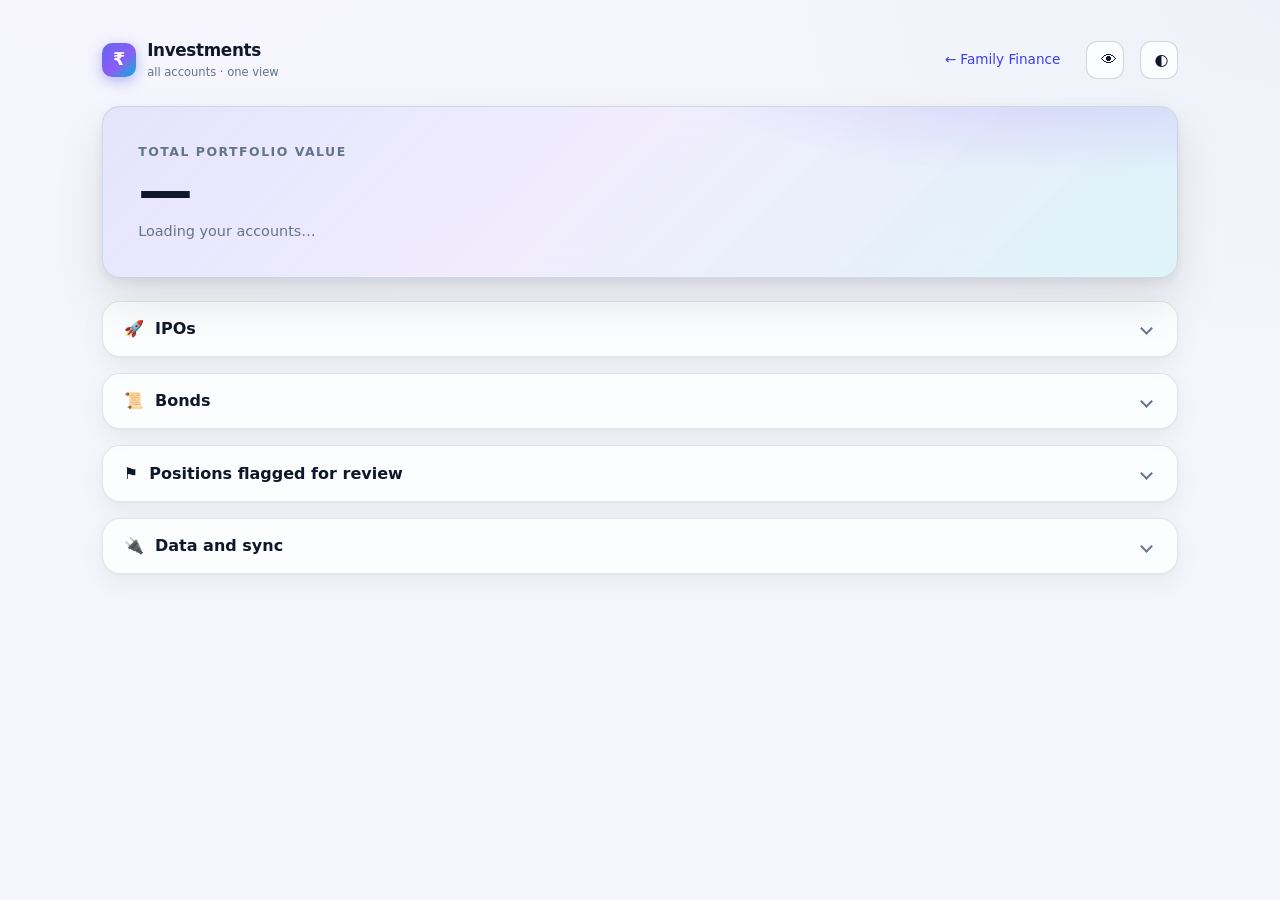
==== commit dc8b94d5: "Redesign the investments dashboard: answers first, reference sections folded The page opened on brok" ====
--- a/public/invest.html
+++ b/public/invest.html
@@ -320,6 +320,53 @@
   #hm-table td { padding: .4rem; vertical-align: middle; }
   #hm-table .hm-sym { min-width: 7rem; }
   #hm-table input[type=number] { width: 100%; }
+
+  /* ---- front page: totals, attention, people, accounts, collapsed reference ---- */
+  .hero-top { position: relative; z-index: 1; display: flex; flex-wrap: wrap; gap: 1.2rem 2rem; justify-content: space-between; align-items: flex-end; }
+  .kpis { display: flex; gap: .7rem; flex-wrap: wrap; }
+  .kpi { background: var(--surface); border: 1px solid var(--border); border-radius: var(--radius-sm); padding: .65rem 1rem; min-width: 9.5rem; }
+  .kpi .k { font-size: .7rem; text-transform: uppercase; letter-spacing: .1em; color: var(--muted); font-weight: 600; }
+  .kpi .v { font-size: 1.2rem; font-weight: 700; margin-top: .15rem; font-variant-numeric: tabular-nums; }
+  .fresh { display: inline-flex; align-items: center; gap: .4rem; padding: .12rem .6rem; border-radius: 999px; font-size: .75rem; font-weight: 600; vertical-align: middle; margin-left: .35rem; }
+  .fresh.ok { background: rgba(22,163,74,.14); color: var(--pos); }
+  .fresh.warn, .flag.warn { background: rgba(217,119,6,.18); color: #b45309; }
+  :root[data-theme="dark"] .fresh.warn, :root[data-theme="dark"] .flag.warn { color: #fbbf24; }
+  @media (prefers-color-scheme: dark) { :root:not([data-theme="light"]) .fresh.warn, :root:not([data-theme="light"]) .flag.warn { color: #fbbf24; } }
+  .attn { background: var(--surface); border: 1px solid var(--border); border-radius: var(--radius); box-shadow: var(--shadow); padding: .9rem 1.2rem; margin-bottom: 1.2rem; }
+  .attn-label, .fold-label { font-size: .74rem; font-weight: 700; text-transform: uppercase; letter-spacing: .1em; color: var(--muted); }
+  .attn-label { margin-bottom: .55rem; }
+  .attn-chips { display: flex; flex-wrap: wrap; gap: .5rem; }
+  .attn-chip { padding: .35rem .75rem; font-weight: 500; font-size: .84rem; border-radius: 10px; white-space: normal; text-align: left; }
+  #acct-overview td:first-child, #acct-overview th:first-child { min-width: 12rem; }
+  .attn-chip.warn { background: rgba(217,119,6,.14); border-color: rgba(217,119,6,.4); }
+  .attn-clear { color: var(--muted); font-size: .88rem; }
+  .people { display: grid; grid-template-columns: repeat(auto-fit, minmax(210px, 1fr)); gap: .8rem; }
+  .pcard { display: block; width: 100%; text-align: left; white-space: normal; padding: .85rem 1rem; border-radius: var(--radius-sm); font-weight: 400; }
+  .pcard[aria-pressed="true"] { border-color: var(--accent); box-shadow: 0 0 0 2px rgba(99,102,241,.25); }
+  .pcard span { display: block; }
+  .pcard .pc-name { font-size: .8rem; color: var(--muted); font-weight: 600; }
+  .pcard .pc-val { font-size: 1.3rem; font-weight: 700; margin: .1rem 0; font-variant-numeric: tabular-nums; }
+  .pcard .pc-gain { font-size: .82rem; }
+  .pcard .pc-bar { height: 5px; border-radius: 99px; background: var(--border); margin-top: .6rem; overflow: hidden; }
+  .pcard .pc-bar i { display: block; height: 100%; background: var(--accent); border-radius: 99px; }
+  .pcard .pc-foot { font-size: .74rem; color: var(--faint); margin-top: .35rem; }
+  .pcard.unassigned .pc-name { font-style: italic; }
+  .flag { display: inline-block; margin-left: .4rem; padding: .05rem .45rem; border-radius: 6px; font-size: .7rem; font-weight: 600; }
+  .flag.bad { background: rgba(220,38,38,.13); color: var(--neg); }
+  tr.dim-row td { color: var(--faint); }
+  .fold { background: var(--surface); border: 1px solid var(--border); border-radius: var(--radius); box-shadow: var(--shadow); margin-bottom: 1rem; }
+  .fold > summary { list-style: none; cursor: pointer; display: flex; align-items: center; gap: .7rem; padding: .95rem 1.3rem; }
+  .fold > summary::-webkit-details-marker { display: none; }
+  .fold .fold-title { font-weight: 700; font-size: 1rem; }
+  .fold .fold-sum { color: var(--muted); font-size: .85rem; flex: 1; }
+  .fold .chev { width: 9px; height: 9px; border-right: 2px solid var(--muted); border-bottom: 2px solid var(--muted); transform: rotate(45deg); transition: transform .2s; margin-right: .3rem; }
+  .fold[open] .chev { transform: rotate(-135deg); }
+  .fold-body { padding: .2rem .9rem .6rem; }
+  .fold-body > .section { box-shadow: none; border-color: transparent; background: transparent; backdrop-filter: none; padding-left: .4rem; padding-right: .4rem; }
+  .fold-body > .section + .section { border-top-color: var(--border); border-radius: 0; }
+  .fold-label { margin: 1.6rem .3rem .6rem; }
+  /* the fold's own title already names these two, so their inner heading would only repeat it */
+  #fold-flagged .section-head, #fold-bonds .section-head { display: none; }
 </style>
 </head>
 <body>
@@ -357,34 +404,58 @@
         <div class="pc-desc">Type in holdings yourself — no broker connection needed.</div>
       </a>
     </div>
-    <div class="sub faint">Adding an account creates it in the Accounts list below; broker accounts then show the exact .env keys and redirect URL to register.</div>
+    <div class="sub faint">Adding an account creates it under Data and sync below; broker accounts then show the exact .env keys and redirect URL to register.</div>
   </section>
 
-  <!-- hero: net worth + allocation -->
+  <!-- hero: total value, invested, gain, freshness -->
   <section class="hero card-in" id="valueHero">
-    <div class="label">Total portfolio value</div>
-    <div class="total" id="heroTotal">—</div>
-    <div class="sub" id="heroSub">Loading your accounts…</div>
+    <div class="hero-top">
+      <div>
+        <div class="label">Total portfolio value</div>
+        <div class="total" id="heroTotal">—</div>
+        <div class="sub" id="heroSub">Loading your accounts…</div>
+      </div>
+      <div class="kpis" id="heroKpis"></div>
+    </div>
     <div class="alloc" id="alloc" hidden>
       <div class="alloc-bar" id="allocBar"></div>
       <div class="alloc-legend" id="allocLegend"></div>
     </div>
   </section>
 
-  <!-- broker sync -->
-  <section class="section card-in">
+  <!-- what needs a decision or a second look: only real items, each opens its section -->
+  <section class="attn card-in" id="attention" hidden>
+    <div class="attn-label">Needs your attention</div>
+    <div class="attn-chips" id="attentionChips"></div>
+  </section>
+
+  <!-- whose money is it: one card per owner; selecting one filters the accounts below -->
+  <section class="section card-in" id="people-section" hidden>
     <div class="section-head">
-      <h2><span class="ico">🔑</span> Broker sync</h2>
-    </div>
-    <p class="section-desc">Tokens expire nightly — one login click per broker account each morning refreshes everything.</p>
-    <p class="empty" id="tokens-empty" hidden>No broker (Kite/Upstox) accounts yet — add one in the Accounts section below.</p>
+      <h2><span class="ico">👥</span> By person</h2>
+      <span class="faint" id="people-hint">Select a card to filter the accounts below</span>
+    </div>
+    <div class="people" id="people"></div>
+  </section>
+
+  <!-- accounts, read-first: value, invested, gain, how fresh. Editing lives under Data and sync. -->
+  <section class="section card-in" id="accounts-overview" hidden>
+    <div class="section-head">
+      <h2><span class="ico">🏦</span> Accounts</h2>
+    </div>
     <div class="t-scroll">
-      <table id="tokens"><thead><tr>
-        <th>Account</th><th>Credentials</th><th>Token today</th><th></th>
-      </tr></thead><tbody><tr><td colspan="4" class="skeleton">Loading…</td></tr></tbody></table>
-    </div>
+      <table id="acct-overview"><thead><tr>
+        <th>Account</th><th>Class</th><th class="num">Value</th><th class="num">Invested</th><th class="num">Gain</th><th>Data as of</th>
+      </tr></thead><tbody></tbody></table>
+    </div>
+    <p class="faint" id="unpriced-note" hidden></p>
   </section>
 
+  <div class="fold-label" id="fold-label" hidden>Reference</div>
+
+  <details class="fold" id="fold-ipos">
+    <summary><span class="fold-ico">🚀</span><span class="fold-title">IPOs</span><span class="fold-sum" id="fs-ipos"></span><span class="chev" aria-hidden="true"></span></summary>
+    <div class="fold-body">
   <!-- IPOs -->
   <section class="section card-in">
     <div class="section-head">
@@ -530,6 +601,12 @@
     </form>
   </section>
 
+    </div>
+  </details>
+
+  <details class="fold" id="fold-bonds">
+    <summary><span class="fold-ico">📜</span><span class="fold-title">Bonds</span><span class="fold-sum" id="fs-bonds"></span><span class="chev" aria-hidden="true"></span></summary>
+    <div class="fold-body">
   <!-- bonds -->
   <section class="section card-in" id="bonds-section">
     <div class="section-head">
@@ -595,6 +672,12 @@
     </form>
   </section>
 
+    </div>
+  </details>
+
+  <details class="fold" id="fold-flagged">
+    <summary><span class="fold-ico">⚑</span><span class="fold-title">Positions flagged for review</span><span class="fold-sum" id="fs-flagged"></span><span class="chev" aria-hidden="true"></span></summary>
+    <div class="fold-body">
   <!-- signals -->
   <section class="section card-in">
     <div class="section-head">
@@ -608,10 +691,30 @@
     <p class="empty" id="signals-empty" hidden>Nothing flagged — or no holdings synced yet.</p>
   </section>
 
+    </div>
+  </details>
+
+  <details class="fold" id="fold-data">
+    <summary><span class="fold-ico">🔌</span><span class="fold-title">Data and sync</span><span class="fold-sum" id="fs-data"></span><span class="chev" aria-hidden="true"></span></summary>
+    <div class="fold-body">
+  <!-- broker sync -->
+  <section class="section card-in">
+    <div class="section-head">
+      <h2><span class="ico">🔑</span> Broker sync</h2>
+    </div>
+    <p class="section-desc">Tokens expire nightly — one login click per broker account each morning refreshes everything.</p>
+    <p class="empty" id="tokens-empty" hidden>No broker (Kite/Upstox) accounts yet — add one under Manage accounts below.</p>
+    <div class="t-scroll">
+      <table id="tokens"><thead><tr>
+        <th>Account</th><th>Credentials</th><th>Token today</th><th></th>
+      </tr></thead><tbody><tr><td colspan="4" class="skeleton">Loading…</td></tr></tbody></table>
+    </div>
+  </section>
+
   <!-- accounts -->
   <section class="section card-in" id="add-account-section">
     <div class="section-head">
-      <h2><span class="ico">🏦</span> Accounts</h2>
+      <h2><span class="ico">🏦</span> Manage accounts</h2>
     </div>
     <p class="empty" id="accounts-empty" hidden>No accounts yet — add your first one below.</p>
     <div class="t-scroll">
@@ -644,8 +747,11 @@
       <button>⬆ Import CSV</button>
       <span class="faint">columns like Symbol · Quantity · Avg Price · Last Price (broker aliases such as Instrument / Qty / LTP accepted; drop CSV in imports/)</span>
     </form>
-    <p class="faint">Bond (Wint Wealth) statements import from the <a href="#bonds-section" style="color:var(--accent)">Bonds section →</a></p>
+    <p class="faint">Bond (Wint Wealth) statements import from the <a href="#bonds-section" onclick="goToFold('fold-bonds');return false" style="color:var(--accent)">Bonds section →</a></p>
   </section>
+
+    </div>
+  </details>
 
 </div>
 
@@ -806,6 +912,7 @@
 }
 
 function startAddAccount(type) {
+  openFold("fold-data");
   const sel = document.getElementById("add-broker-type");
   if (type) sel.value = type;
   document.getElementById("add-id").value = suggestId(sel.value);
@@ -826,7 +933,7 @@
     <code class="copyable">${esc(redirect)}</code>
     <p>2. Put these in your <b>.env</b> (gitignored — never commit keys):</p>
     <ul>${envs.map(v => `<li><code>${esc(v)}</code></li>`).join("")}</ul>
-    <p>3. Reload this page, then use <b>→ Login &amp; sync</b> in Broker sync above.
+    <p>3. Reload this page, then use <b>→ Login &amp; sync</b> in Broker sync (under Data and sync).
        Full walkthrough:
        <a href="/docs/BROKER-SETUP.md" target="_blank" rel="noopener"
           style="color:var(--accent)">docs/BROKER-SETUP.md</a>
@@ -922,40 +1029,197 @@
   if (e.key === "Escape" && !document.getElementById("holdings-overlay").hidden) closeHoldings();
 });
 
-async function render() {
-  const [summary, signals, ipos, accounts, tokens, files, bonds, ipoHistory, allotments, personsResp] = await Promise.all(
-    ["/api/invest/summary", "/api/invest/signals", "/api/invest/ipos", "/api/invest/accounts", "/api/invest/tokens", "/api/invest/imports",
-     "/api/invest/bonds", "/api/invest/ipo-history", "/api/invest/ipo-allotments", "/api/invest/persons"].map(get));
-
-  LABELS = Object.fromEntries(accounts.map(a => [a.id, a.label]));
-  OWNERS = Object.fromEntries(accounts.map(a => [a.id, a.owner || ""]).filter(([, o]) => o));
-  PERSONS = personsResp.persons || [];
-  ACCOUNTS_LIST = accounts;
-
-  // ---- onboarding vs. populated view ----
-  const hasAccounts = accounts.length > 0;
-  document.getElementById("onboarding").hidden = hasAccounts;
-  document.getElementById("valueHero").hidden = !hasAccounts;
-  document.getElementById("accounts-empty").hidden = hasAccounts;
-  // owner suggestions for the add-account form (known persons + invest owners)
-  document.getElementById("owner-suggestions").innerHTML =
-    PERSONS.map(p => `<option value="${esc(p)}">`).join("");
-
-  // ---- hero: total + allocation ----
-  document.getElementById("heroTotal").textContent = inr(summary.total);
-  const nAccounts = Object.keys(summary.per_account).length;
-  const nClasses = Object.keys(summary.per_asset_class).length;
+// ---- front page: total, attention, people, accounts -------------------------------------
+// Everything here is read from GET /api/invest/overview (investlib/overview.py), which uses
+// the same cost-basis and staleness rules as the Portfolio page, so the two cannot disagree.
+let OVERVIEW = null;
+let PERSON_FILTER = null;                       // lower-cased owner key, or null = everyone
+const ownerKey = o => String(o || "").trim().toLowerCase() || "__none__";
+const plural = (n, one, many) => `${n} ${n === 1 ? one : (many || one + "s")}`;
+const signedInr = v => hideValues ? "••••" : (v > 0 ? "+" : v < 0 ? "−" : "") + inr(Math.abs(v));
+const signedPct = p => p == null ? "" : hideValues ? "•••" : (p > 0 ? "+" : p < 0 ? "−" : "") + Math.abs(p).toFixed(1) + "%";
+const gainSpan = (gain, pct) =>
+  `<span class="${gain < 0 ? "neg" : "pos"}">${signedInr(gain)}${pct == null ? "" : " · " + signedPct(pct)}</span>`;
+const inDays = d => d === 0 ? "today" : d === 1 ? "tomorrow" : "in " + d + " days";
+
+function openFold(id) {
+  const d = document.getElementById(id);
+  if (d) d.open = true;
+  return d;
+}
+function goToFold(id) {
+  const d = openFold(id);
+  if (d) d.scrollIntoView({behavior: "smooth", block: "start"});
+}
+
+function renderHero(ov) {
+  const t = ov.total, att = ov.attention;
+  document.getElementById("heroTotal").textContent = inr(t.value);
+  const outOfDate = new Set([...att.stale.map(s => s.account), ...att.sync_failing.map(f => f.account)]).size;
+  const fresh = outOfDate
+    ? `<span class="fresh warn">⚠ ${plural(outOfDate, "account")} out of date</span>`
+    : `<span class="fresh ok">● Up to date</span>`;
+  const named = ov.people.filter(p => p.owner).length;
+  const asOf = ov.as_of.latest ? ` · data as of <b>${esc(prettyDate(ov.as_of.latest))}</b>` : "";
   document.getElementById("heroSub").innerHTML =
-    `Across <b>${nAccounts}</b> funded account${nAccounts === 1 ? "" : "s"} · <b>${nClasses}</b> asset class${nClasses === 1 ? "" : "es"}`;
-
-  const classes = Object.entries(summary.per_asset_class).sort((a, b) => b[1] - a[1]);
-  const total = summary.total || classes.reduce((s, [, v]) => s + v, 0) || 1;
+    `Across <b>${plural(t.accounts, "funded account")}</b>` +
+    (named ? ` · <b>${plural(named, "person", "people")}</b>` : "") + asOf + ` ${fresh}`;
+  document.getElementById("heroKpis").innerHTML =
+    `<div class="kpi"><div class="k">Invested</div><div class="v">${inr(t.invested)}</div></div>` +
+    `<div class="kpi"><div class="k">Total gain</div><div class="v">${gainSpan(t.gain, t.gain_pct)}</div></div>`;
+
+  // allocation by asset class, from the same rows as the total so the two always add up
+  const perClass = {};
+  for (const a of ov.accounts) if (a.has_data) perClass[a.asset_class] = (perClass[a.asset_class] || 0) + a.value;
+  const classes = Object.entries(perClass).sort((a, b) => b[1] - a[1]);
+  const total = t.value || 1;
   document.getElementById("alloc").hidden = classes.length === 0;
   document.getElementById("allocBar").innerHTML = classes.map(([c, v]) =>
     `<span style="width:${(v / total * 100).toFixed(2)}%;background:${classColor(c)}" title="${esc(prettyClass(c))}: ${inr(v)}"></span>`).join("");
   document.getElementById("allocLegend").innerHTML = classes.map(([c, v]) =>
     `<span class="item"><span class="dot" style="background:${classColor(c)}"></span>
       ${esc(prettyClass(c))} <b>${inr(v)}</b> <span class="pct">${(v / total * 100).toFixed(0)}%</span></span>`).join("");
+}
+
+// one chip per thing that needs a decision or a second look; each opens the section that fixes it
+function attentionItems(ov) {
+  const a = ov.attention, items = [];
+  const byId = Object.fromEntries(ov.accounts.map(x => [x.id, x]));
+  if (a.ipos.to_decide) {
+    const nc = a.ipos.next_close;
+    items.push({warn: a.ipos.closing_soon > 0, icon: "🚀", fold: "fold-ipos",
+      text: `${plural(a.ipos.to_decide, "IPO")} to decide` + (nc ? ` · ${esc(nc.name)} closes ${inDays(nc.days)}` : "")});
+  }
+  const p = a.bonds.next_payout;
+  if (p && p.soon) {
+    items.push({warn: false, icon: "📜", fold: "fold-bonds",
+      text: `Bond payout ${inDays(p.days)}` + (p.amount ? ` · ${inr(p.amount)}` : "")});
+  }
+  if (a.flagged) items.push({warn: false, icon: "⚑", fold: "fold-flagged", text: `${plural(a.flagged, "position")} flagged for review`});
+
+  const stale = Object.fromEntries(a.stale.map(s => [s.account, s]));
+  const failing = Object.fromEntries(a.sync_failing.map(f => [f.account, f]));
+  for (const id of new Set([...Object.keys(failing), ...Object.keys(stale)])) {
+    const f = failing[id], s = stale[id], acct = byId[id] || {};
+    const parts = [];
+    if (f) parts.push("sync failing" + (f.kind === "static_ip" ? " (static IP)" : ""));
+    if (s) parts.push(`data ${s.age_days} days old`);
+    // a stale bond statement is refreshed from the Bonds section; everything else under Data and sync
+    const fold = s && !f && s.kind === "import" && acct.asset_class === "bonds" ? "fold-bonds" : "fold-data";
+    items.push({warn: true, icon: f ? "🔌" : "⏱", fold, text: `${esc(acct.label || id)}: ${parts.join(" · ")}`});
+  }
+  if (a.unassigned.length) {
+    items.push({warn: false, icon: "👤", fold: "fold-data",
+      text: `${plural(a.unassigned.length, "account")} without an owner — missing from the Portfolio page`});
+  }
+  return items;
+}
+function renderAttention(ov) {
+  const items = attentionItems(ov);
+  document.getElementById("attention").hidden = false;
+  document.getElementById("attentionChips").innerHTML = items.length
+    ? items.map(it => `<button class="attn-chip${it.warn ? " warn" : ""}" onclick="goToFold('${it.fold}')">${it.icon} ${it.text}</button>`).join("")
+    : `<span class="attn-clear">✓ Nothing needs your attention</span>`;
+}
+
+function renderPeople(ov) {
+  document.getElementById("people-section").hidden = ov.people.length === 0;
+  if (PERSON_FILTER && !ov.people.some(p => ownerKey(p.owner) === PERSON_FILTER)) PERSON_FILTER = null;
+  document.getElementById("people").innerHTML = ov.people.map(p => {
+    const key = ownerKey(p.owner);
+    return `<button class="pcard${p.owner ? "" : " unassigned"}" data-owner="${esc(key)}" aria-pressed="${PERSON_FILTER === key}" onclick="filterPerson(this.dataset.owner)">
+      <span class="pc-name">${esc(p.owner || "Unassigned")}</span>
+      <span class="pc-val">${inr(p.value)}</span>
+      <span class="pc-gain">${gainSpan(p.gain, p.gain_pct)}</span>
+      <span class="pc-bar"><i style="width:${Math.min(p.share, 100)}%"></i></span>
+      <span class="pc-foot">${p.share.toFixed(1)}% of total · ${plural(p.accounts.length, "account")}${p.owner ? "" : " · set an owner under Data and sync"}</span>
+    </button>`;
+  }).join("");
+  document.getElementById("people-hint").textContent = PERSON_FILTER
+    ? "Filtered — select the card again to clear" : "Select a card to filter the accounts below";
+}
+function filterPerson(key) {
+  PERSON_FILTER = PERSON_FILTER === key ? null : key;
+  renderPeople(OVERVIEW);
+  renderAccountsOverview(OVERVIEW);
+}
+
+function renderAccountsOverview(ov) {
+  document.getElementById("accounts-overview").hidden = ov.accounts.length === 0;
+  const rows = ov.accounts.filter(a => !PERSON_FILTER || (a.has_data && ownerKey(a.owner) === PERSON_FILTER));
+  document.querySelector("#acct-overview tbody").innerHTML = rows.map(a => {
+    const chip = `<span class="chip" style="background:${classColor(a.asset_class)}22;color:${classColor(a.asset_class)}">${esc(prettyClass(a.asset_class))}</span>`;
+    if (!a.has_data) {
+      return `<tr class="dim-row"><td>${acctCell(a.id)}</td><td>${chip}</td><td class="num">—</td><td class="num">—</td><td class="num">—</td><td>no data yet</td></tr>`;
+    }
+    const flags = [];
+    if (a.sync && a.sync.ok === false) flags.push(`<span class="flag bad" title="${esc(a.sync.message || "")}">sync failing</span>`);
+    if (a.stale) flags.push(`<span class="flag warn" title="${esc(a.api ? "The broker sync has not succeeded since this date" : "Imported snapshot — re-import a fresh statement")}">${a.age_days}d old</span>`);
+    const dagger = a.unpriced
+      ? ` <span class="faint" title="${esc(plural(a.unpriced, "holding") + " with no known cost basis — carried at current value, adds nothing to the gain")}">†</span>` : "";
+    return `<tr><td>${acctCell(a.id)}</td><td>${chip}</td>
+      <td class="num">${inr(a.value)}</td><td class="num">${inr(a.invested)}</td>
+      <td class="num">${gainSpan(a.gain, a.gain_pct)}${dagger}</td>
+      <td class="faint">${esc(prettyDate(a.as_of))}${flags.join("")}<br><small>${esc(a.source || "")}</small></td></tr>`;
+  }).join("") || `<tr><td colspan="6" class="faint">No accounts for this person.</td></tr>`;
+  const unpriced = rows.reduce((n, a) => n + (a.unpriced || 0), 0);
+  const note = document.getElementById("unpriced-note");
+  note.hidden = !unpriced;
+  note.textContent = unpriced
+    ? `† ${plural(unpriced, "holding")} with no known cost basis ${unpriced === 1 ? "is" : "are"} carried at current value, so ${unpriced === 1 ? "it adds" : "they add"} nothing to the gain.`
+    : "";
+}
+
+function renderFoldSummaries(ov, ctx) {
+  const set = (id, text) => { const el = document.getElementById(id); if (el) el.textContent = text; };
+  const ip = ov.attention.ipos, np = ov.attention.bonds.next_payout;
+  set("fs-ipos", `${ip.to_decide} to decide · ${ip.applied} applied · ${ctx.ipoHistory.length} in listing history`);
+  set("fs-bonds", ctx.bonds.length
+    ? `${plural(ctx.bonds.length, "bond")}` + (np ? ` · next payout ${prettyDate(np.date)} (${inDays(np.days)})` : "")
+    : "none imported yet");
+  set("fs-flagged", ctx.signals.length ? `${ctx.signals.length} to review` : "nothing flagged");
+  const brokers = Object.keys(ctx.tokens).length, failing = ov.attention.sync_failing.length;
+  set("fs-data", `${plural(brokers, "broker account")}` + (failing ? ` · ${failing} failing` : brokers ? " · none failing" : "") +
+    ` · ${plural(ctx.accounts.length, "account")} in total`);
+}
+
+// remember which reference sections were left open
+document.querySelectorAll("details.fold").forEach(d => {
+  try { if (localStorage.getItem("ffa_invest_" + d.id) === "1") d.open = true; } catch (e) { /* storage blocked: stay closed */ }
+  d.addEventListener("toggle", () => {
+    try { localStorage.setItem("ffa_invest_" + d.id, d.open ? "1" : "0"); } catch (e) { /* ignore */ }
+  });
+});
+
+async function render() {
+  const [summary, signals, ipos, accounts, tokens, files, bonds, ipoHistory, allotments, personsResp, ov] = await Promise.all(
+    ["/api/invest/summary", "/api/invest/signals", "/api/invest/ipos", "/api/invest/accounts", "/api/invest/tokens", "/api/invest/imports",
+     "/api/invest/bonds", "/api/invest/ipo-history", "/api/invest/ipo-allotments", "/api/invest/persons", "/api/invest/overview"].map(get));
+
+  LABELS = Object.fromEntries(accounts.map(a => [a.id, a.label]));
+  OWNERS = Object.fromEntries(accounts.map(a => [a.id, a.owner || ""]).filter(([, o]) => o));
+  PERSONS = personsResp.persons || [];
+  ACCOUNTS_LIST = accounts;
+
+  // ---- onboarding vs. populated view ----
+  const hasAccounts = accounts.length > 0;
+  document.getElementById("onboarding").hidden = hasAccounts;
+  document.getElementById("valueHero").hidden = !hasAccounts;
+  for (const id of ["attention", "people-section", "accounts-overview", "fold-label"]) document.getElementById(id).hidden = !hasAccounts;
+  if (!hasAccounts) openFold("fold-data");   // the add-account form lives there
+  document.getElementById("accounts-empty").hidden = hasAccounts;
+  // owner suggestions for the add-account form (known persons + invest owners)
+  document.getElementById("owner-suggestions").innerHTML =
+    PERSONS.map(p => `<option value="${esc(p)}">`).join("");
+
+  // ---- front page: total, attention, people, accounts, fold summaries ----
+  OVERVIEW = ov;
+  if (ov.error) {
+    toast("Couldn't load the overview: " + ov.error, "err");
+  } else {
+    if (hasAccounts) { renderHero(ov); renderAttention(ov); renderPeople(ov); renderAccountsOverview(ov); }
+    renderFoldSummaries(ov, {ipoHistory, bonds, signals, tokens, accounts});
+  }
 
   // ---- broker sync ----
   document.getElementById("tokens-empty").hidden = Object.keys(tokens).length > 0;
@@ -968,11 +1232,22 @@
       : t.token_fresh
         ? `<span class="badge ok"><span class="dotmini"></span>fresh today</span>`
         : `<span class="badge stale"><span class="dotmini"></span>expired</span>`;
+    // A valid token does not mean the holdings fetch works (e.g. Upstox rejects calls
+    // from an IP that is not the registered static IP), so show the last sync result too.
+    const sy = t.sync || {};
+    const syncFailing = sy.ok === false;
+    const syncBadge = syncFailing
+      ? ` <span class="badge off" title="${esc(sy.message || "")}"><span class="dotmini"></span>sync failing${sy.kind === "static_ip" ? " · static IP" : ""}</span>`
+      : "";
+    const syncNote = syncFailing
+      ? `<div class="muted" style="font-size:.76rem;margin-top:.3rem;max-width:30em;white-space:normal">${esc(sy.message || "")}</div>`
+      : "";
+    const needsLogin = !t.token_fresh || (syncFailing && sy.kind === "auth");
     const action = !t.configured ? ""
-      : t.token_fresh
-        ? `<button onclick="syncAccount('${id}', this)">↻ Sync now</button>`
-        : `<a class="btn btn-primary" href="/auth/${t.kind}/${id}/login">→ Login &amp; sync</a>`;
-    return `<tr><td>${acctCell(id)}</td><td>${cred}</td><td>${tok}</td><td class="num">${action}</td></tr>`;
+      : needsLogin
+        ? `<a class="btn btn-primary" href="/auth/${t.kind}/${id}/login">→ Login &amp; sync</a>`
+        : `<button onclick="syncAccount('${id}', this)">↻ ${syncFailing ? "Retry sync" : "Sync now"}</button>`;
+    return `<tr><td>${acctCell(id)}</td><td>${cred}</td><td>${tok}${syncBadge}${syncNote}</td><td class="num">${action}</td></tr>`;
   }).join("");
 
   // ---- IPOs needing a decision ----
